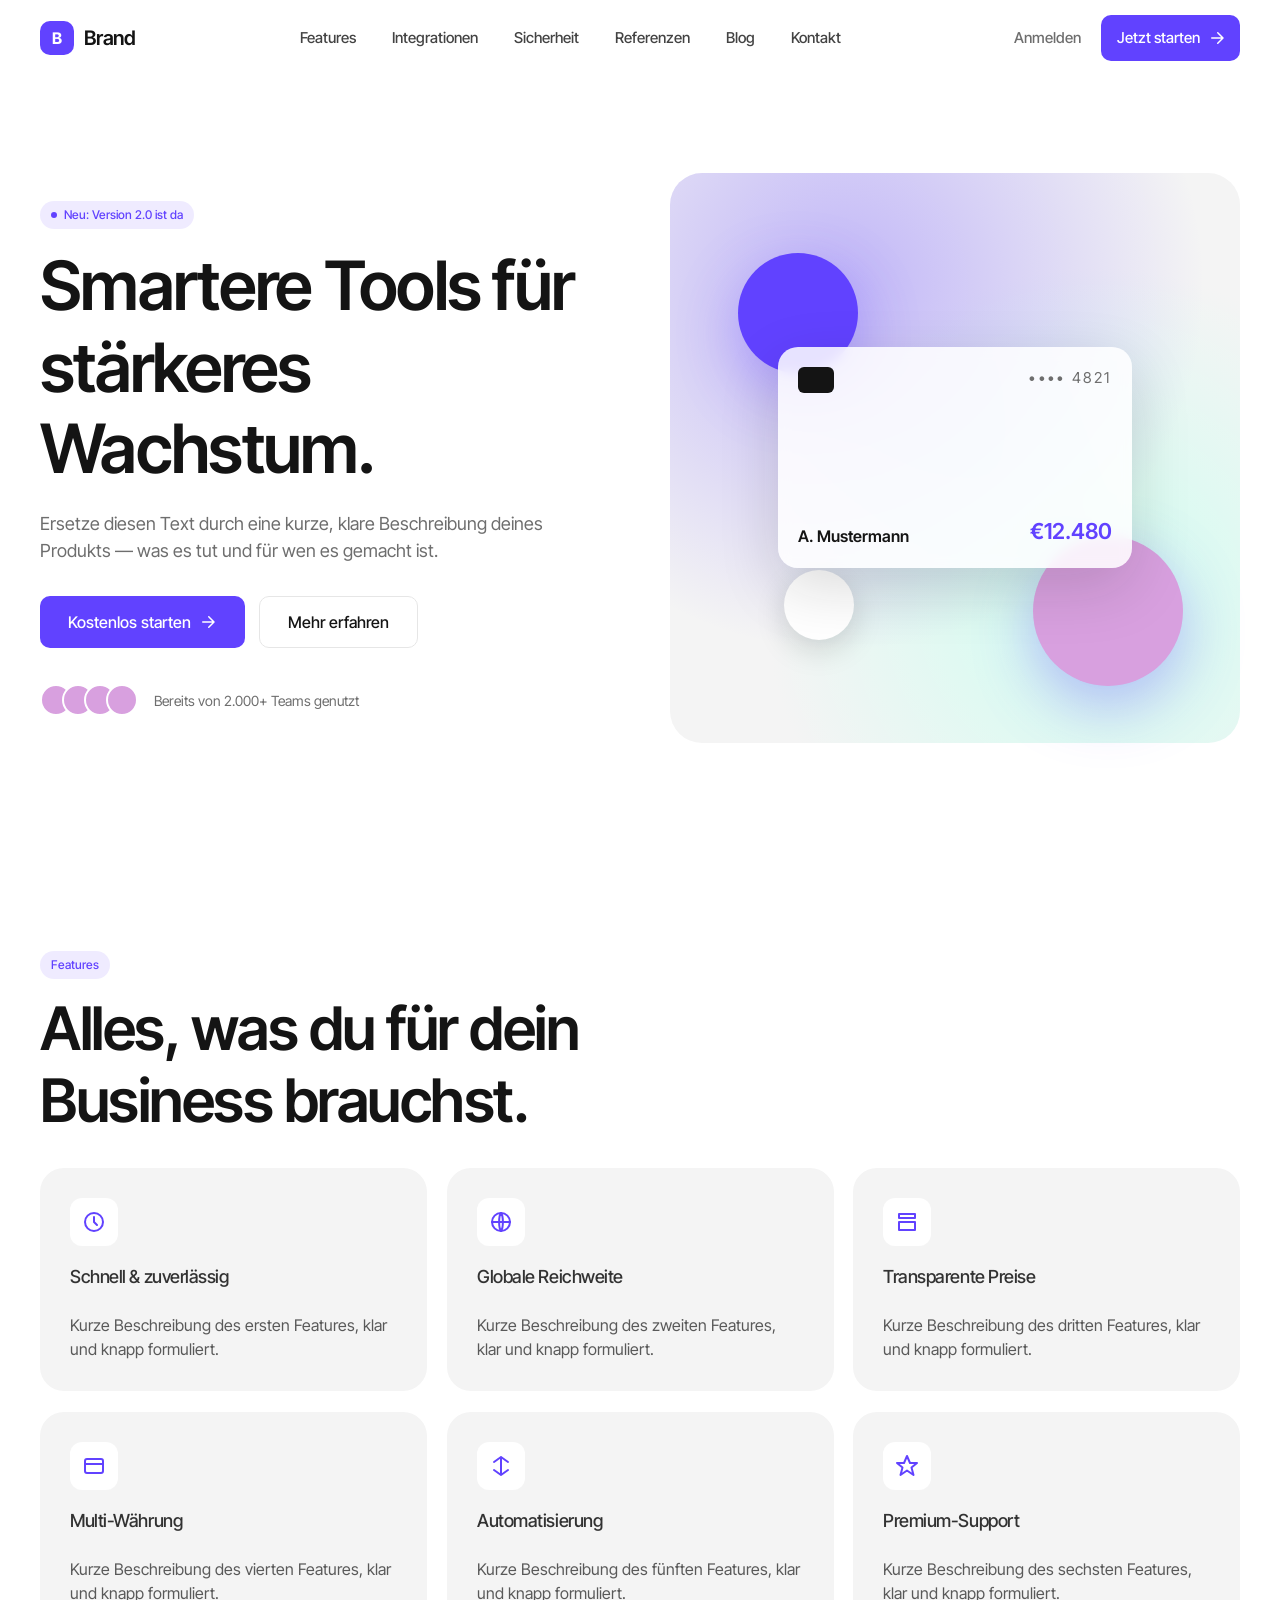
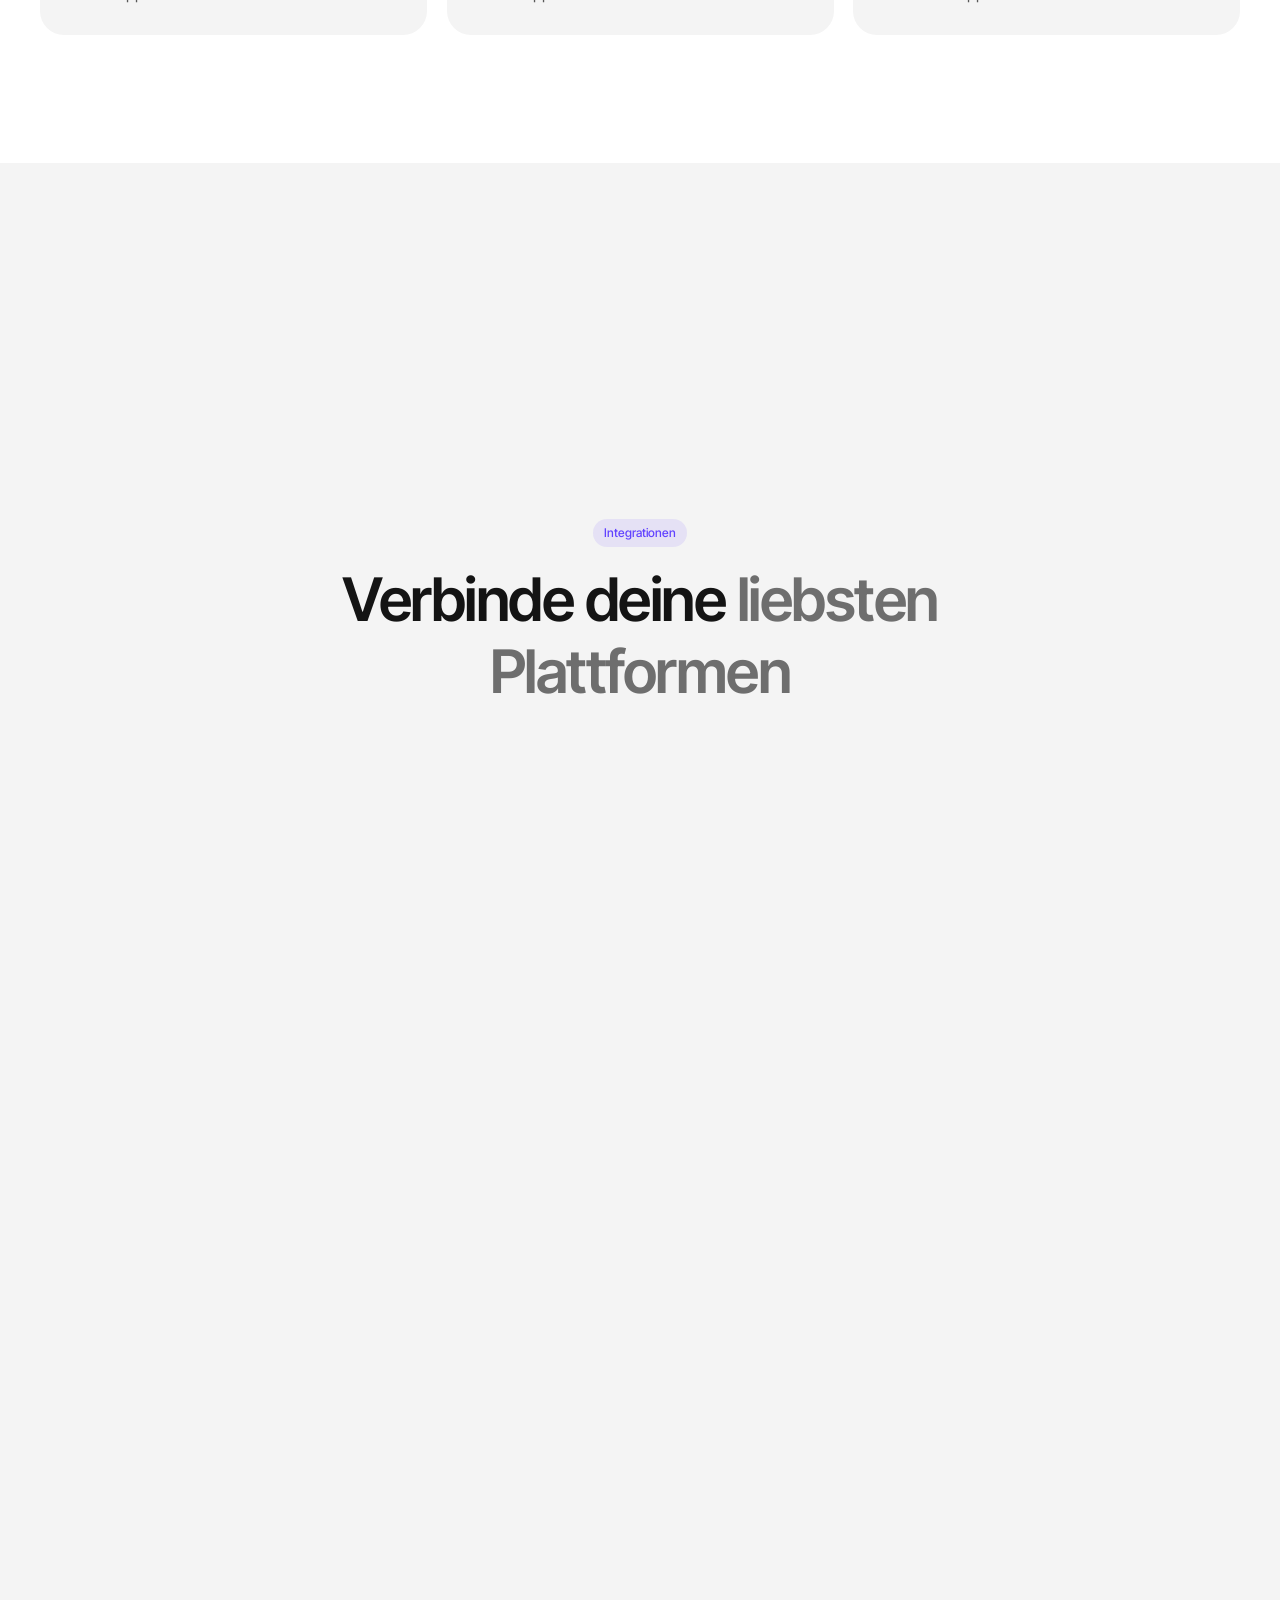
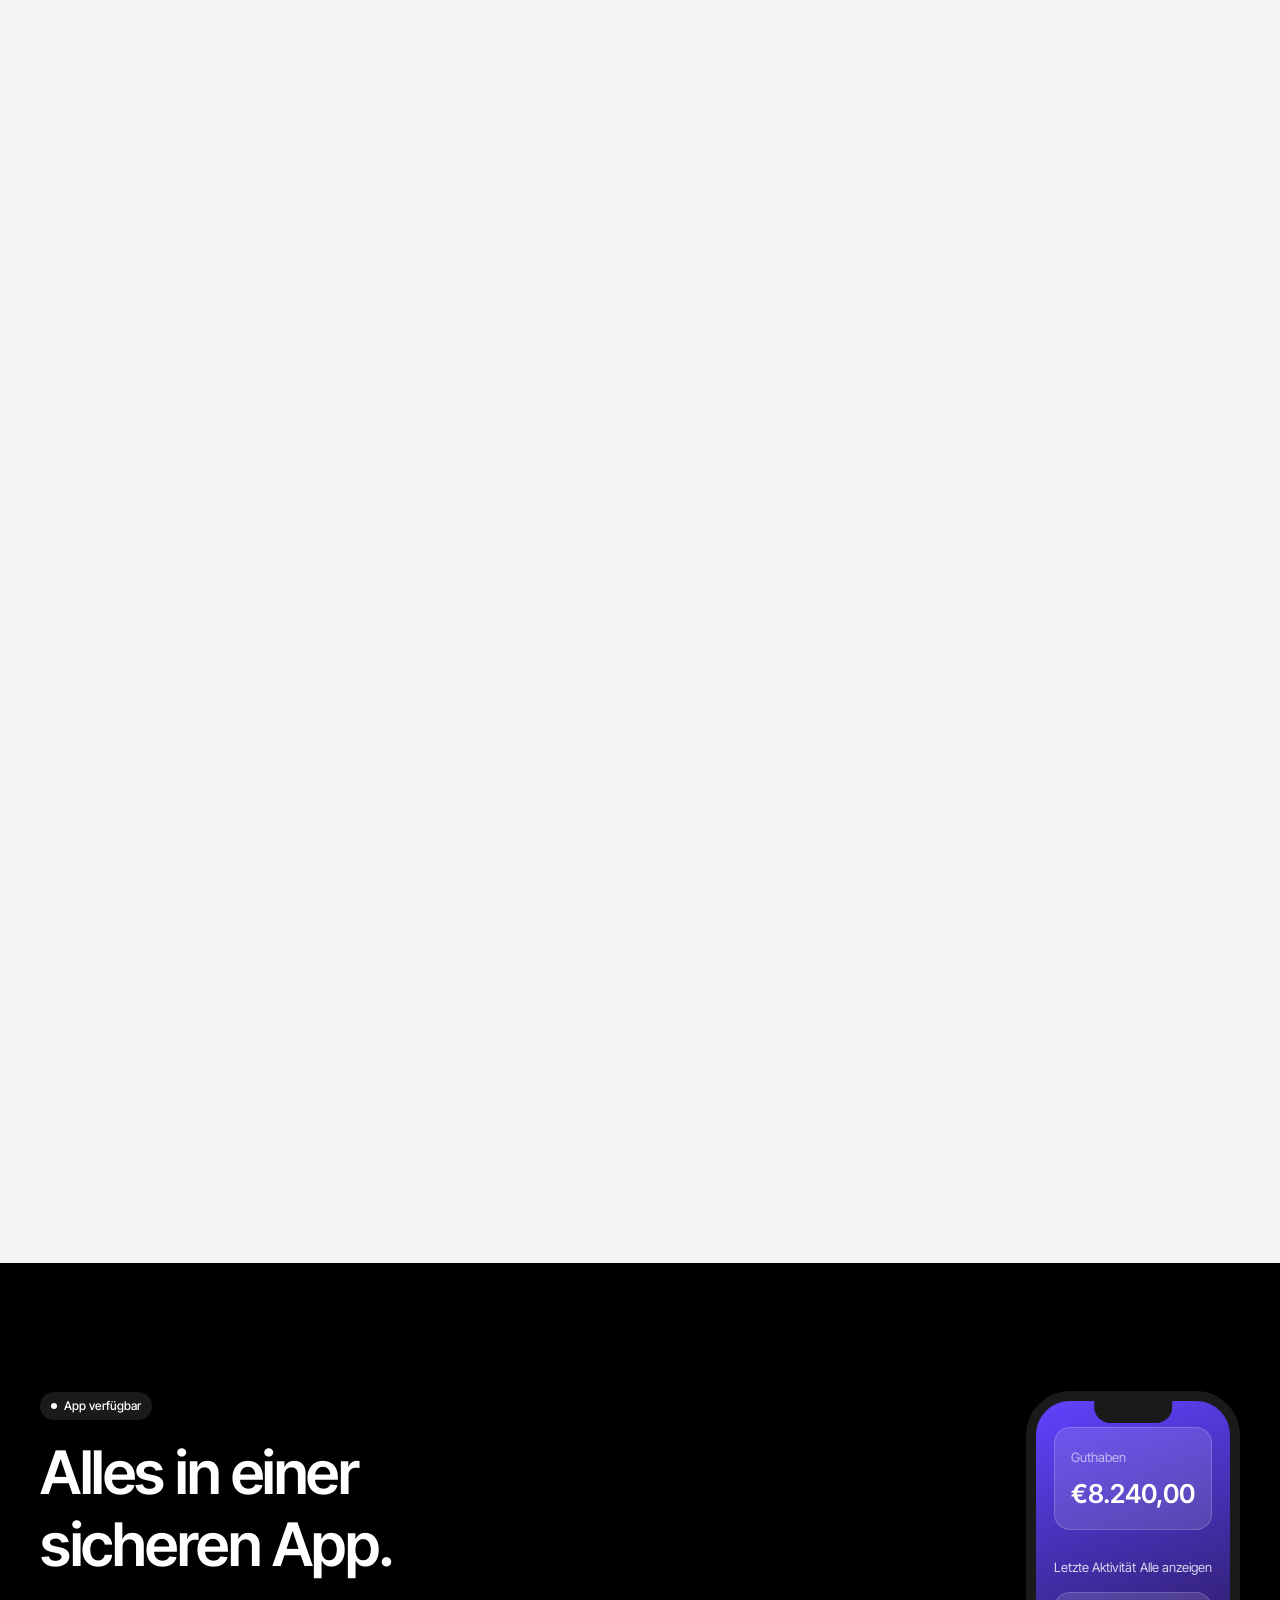
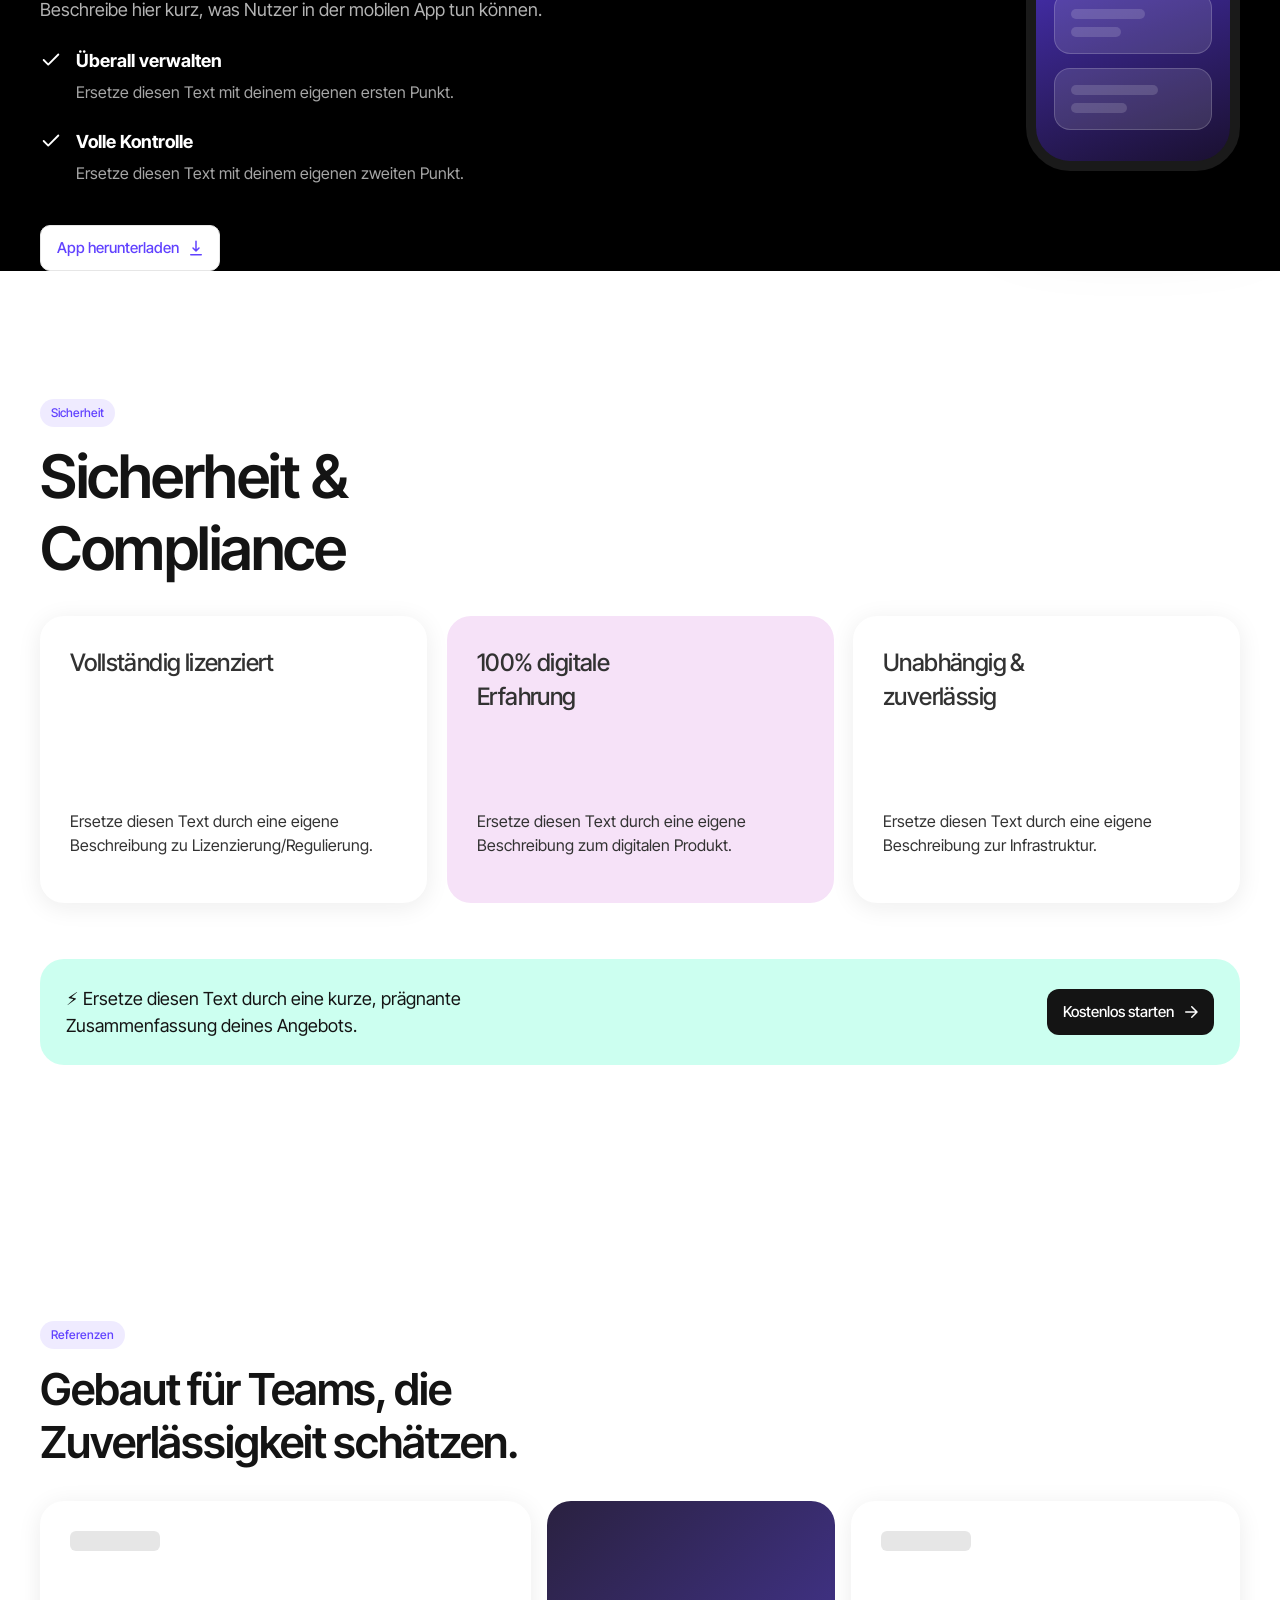
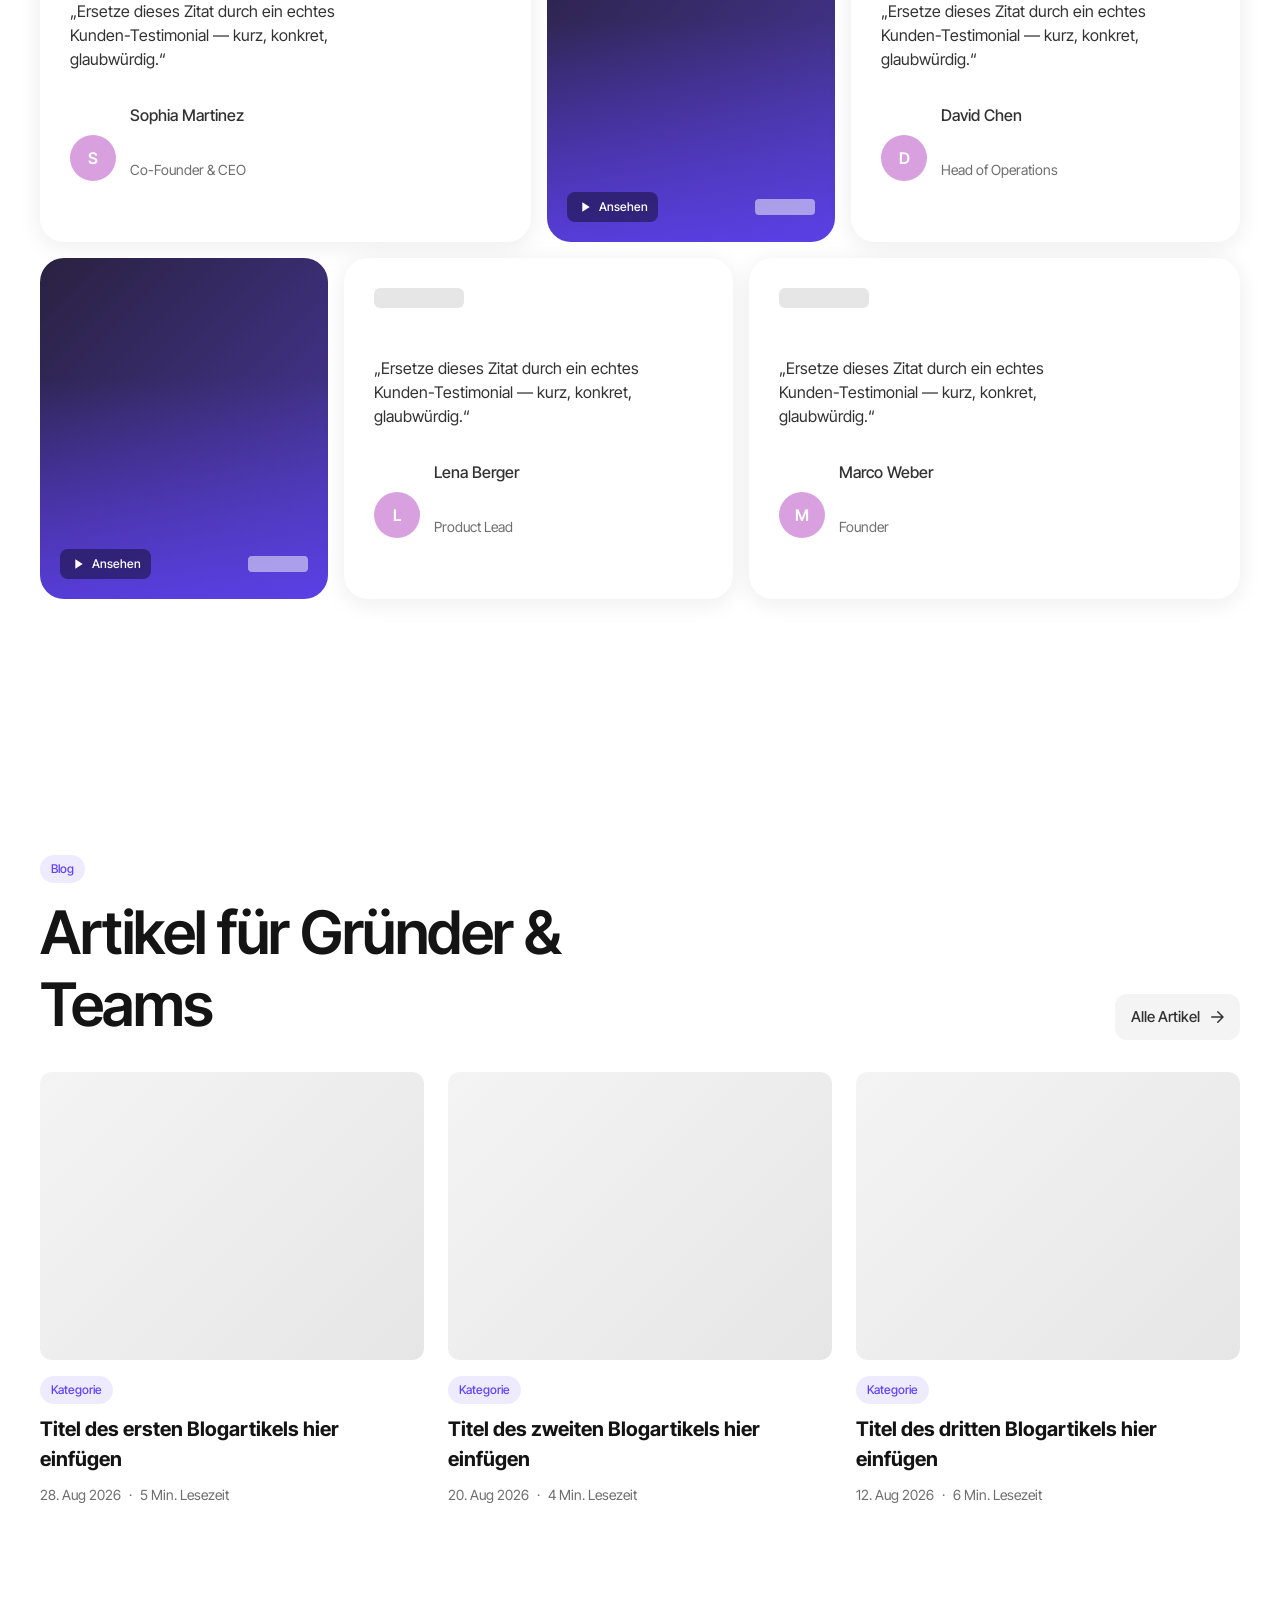
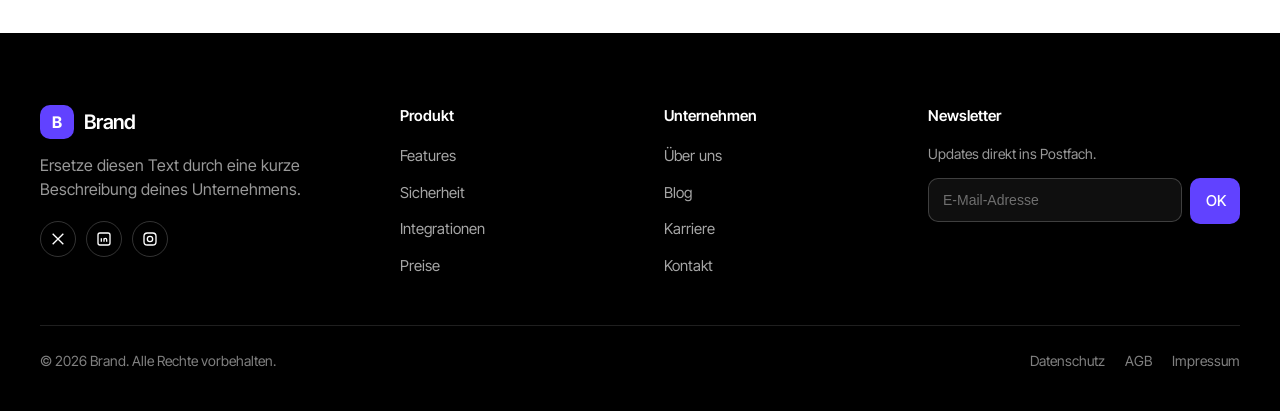
==== index.html @ ee74040d "Initial commit: website template (HTML/CSS/JS) Static single-page site: header, hero, features, inte" ====
<!DOCTYPE html>
<html lang="de">
<head>
<meta charset="UTF-8">
<meta name="viewport" content="width=device-width, initial-scale=1.0">
<title>Brand — Website Template</title>
<meta name="description" content="Website-Template: Struktur, Layout und Scroll-Animationen bereit zur individuellen Anpassung.">
<link rel="preconnect" href="https://fonts.googleapis.com">
<link rel="preconnect" href="https://fonts.gstatic.com" crossorigin>
<link href="https://fonts.googleapis.com/css2?family=Inter+Tight:wght@400;500;600;700&display=swap" rel="stylesheet">
<link rel="stylesheet" href="styles.css">
</head>
<body>

<a href="#main" class="skip-link">Zum Inhalt springen</a>

<!-- ======================= HEADER ======================= -->
<header class="site-header" id="site-header">
  <div class="container site-header__inner">
    <a href="#" class="brand">
      <span class="brand__mark">B</span>
      <!-- EDIT: Markenname -->
      Brand
    </a>

    <nav class="nav" aria-label="Hauptnavigation">
      <a href="#features">Features</a>
      <a href="#integrations">Integrationen</a>
      <a href="#security">Sicherheit</a>
      <a href="#testimonials">Referenzen</a>
      <a href="#blog">Blog</a>
      <a href="#contact">Kontakt</a>
    </nav>

    <div class="header-actions">
      <a href="#" class="btn btn--link">Anmelden</a>
      <a href="#contact" class="btn btn--primary">
        Jetzt starten
        <svg viewBox="0 0 24 24" fill="none" stroke="currentColor" stroke-width="2" stroke-linecap="round" stroke-linejoin="round"><path d="M5 12h14M13 5l7 7-7 7"/></svg>
      </a>
      <button class="nav-toggle" id="nav-toggle" aria-label="Menü öffnen" aria-expanded="false">
        <svg viewBox="0 0 24 24" fill="none" stroke="currentColor" stroke-width="2" stroke-linecap="round" stroke-linejoin="round"><line x1="3" y1="6" x2="21" y2="6"/><line x1="3" y1="12" x2="21" y2="12"/><line x1="3" y1="18" x2="21" y2="18"/></svg>
      </button>
    </div>
  </div>

  <nav class="mobile-nav" id="mobile-nav" aria-label="Mobile Navigation">
    <a href="#features">Features</a>
    <a href="#integrations">Integrationen</a>
    <a href="#security">Sicherheit</a>
    <a href="#testimonials">Referenzen</a>
    <a href="#blog">Blog</a>
    <a href="#contact">Kontakt</a>
    <a href="#" class="btn btn--outline">Anmelden</a>
    <a href="#contact" class="btn btn--primary">Jetzt starten</a>
  </nav>
</header>

<main id="main">

  <!-- ======================= HERO ======================= -->
  <section class="hero">
    <div class="container hero__inner">
      <div class="hero__copy">
        <div class="badge" data-animate="blur">
          <span class="badge__dot"></span>
          <!-- EDIT: Kicker-Text -->
          Neu: Version 2.0 ist da
        </div>
        <h1 class="h1" data-animate="blur" style="margin-top:16px;">
          <!-- EDIT: Haupt-Headline -->
          Smartere Tools für stärkeres Wachstum.
        </h1>
        <p class="text-lg text-muted" data-animate="blur" data-delay="200" style="margin-top:20px;max-width:520px;">
          <!-- EDIT: Subheadline -->
          Ersetze diesen Text durch eine kurze, klare Beschreibung deines Produkts —
          was es tut und für wen es gemacht ist.
        </p>
        <div class="hero__actions" data-animate data-delay="350">
          <a href="#contact" class="btn btn--primary btn--lg">
            Kostenlos starten
            <svg viewBox="0 0 24 24" fill="none" stroke="currentColor" stroke-width="2" stroke-linecap="round" stroke-linejoin="round"><path d="M5 12h14M13 5l7 7-7 7"/></svg>
          </a>
          <a href="#features" class="btn btn--outline btn--lg">Mehr erfahren</a>
        </div>
        <div class="hero__meta" data-animate data-delay="500">
          <div class="hero__avatars">
            <span></span><span></span><span></span><span></span>
          </div>
          <!-- EDIT: Social proof -->
          <span>Bereits von 2.000+ Teams genutzt</span>
        </div>
      </div>

      <div class="hero__visual" data-animate="scale" data-delay="200">
        <div class="hero__orb hero__orb--1"></div>
        <div class="hero__orb hero__orb--2"></div>
        <div class="hero__orb hero__orb--3"></div>
        <div class="hero__card">
          <div class="hero__card-top">
            <div class="hero__chip"></div>
            <span class="hero__card-num">•••• 4821</span>
          </div>
          <div class="hero__card-bottom">
            <span class="hero__card-name">A. Mustermann</span>
            <span class="hero__card-amount">€12.480</span>
          </div>
        </div>
      </div>
    </div>
  </section>

  <!-- ======================= FEATURES ======================= -->
  <section class="section" id="features">
    <div class="container">
      <div class="section-head">
        <div class="section-head__copy">
          <div class="eyebrow-row" data-animate="blur">
            <span class="badge">Features</span>
          </div>
          <h2 class="h2" data-animate="blur" data-delay="100">
            <!-- EDIT -->
            Alles, was du für dein Business brauchst.
          </h2>
        </div>
      </div>

      <div class="features-grid">
        <!-- EDIT: 6 Feature-Karten mit eigenem Icon/Titel/Text -->
        <div class="card feature-card" data-animate data-delay="0">
          <div class="feature-card__icon">
            <svg viewBox="0 0 24 24" fill="none" stroke="currentColor" stroke-width="2" stroke-linecap="round" stroke-linejoin="round"><circle cx="12" cy="12" r="9"/><path d="M12 7v5l3 3"/></svg>
          </div>
          <h3 class="h6">Schnell &amp; zuverlässig</h3>
          <p>Kurze Beschreibung des ersten Features, klar und knapp formuliert.</p>
        </div>
        <div class="card feature-card" data-animate data-delay="100">
          <div class="feature-card__icon">
            <svg viewBox="0 0 24 24" fill="none" stroke="currentColor" stroke-width="2" stroke-linecap="round" stroke-linejoin="round"><circle cx="12" cy="12" r="9"/><path d="M3 12h18M12 3c2.5 3 2.5 15 0 18M12 3c-2.5 3-2.5 15 0 18"/></svg>
          </div>
          <h3 class="h6">Globale Reichweite</h3>
          <p>Kurze Beschreibung des zweiten Features, klar und knapp formuliert.</p>
        </div>
        <div class="card feature-card" data-animate data-delay="200">
          <div class="feature-card__icon">
            <svg viewBox="0 0 24 24" fill="none" stroke="currentColor" stroke-width="2" stroke-linecap="round" stroke-linejoin="round"><path d="M4 4h16v4H4zM4 12h16v8H4z"/></svg>
          </div>
          <h3 class="h6">Transparente Preise</h3>
          <p>Kurze Beschreibung des dritten Features, klar und knapp formuliert.</p>
        </div>
        <div class="card feature-card" data-animate data-delay="0">
          <div class="feature-card__icon">
            <svg viewBox="0 0 24 24" fill="none" stroke="currentColor" stroke-width="2" stroke-linecap="round" stroke-linejoin="round"><rect x="3" y="5" width="18" height="14" rx="2"/><path d="M3 10h18"/></svg>
          </div>
          <h3 class="h6">Multi-Währung</h3>
          <p>Kurze Beschreibung des vierten Features, klar und knapp formuliert.</p>
        </div>
        <div class="card feature-card" data-animate data-delay="100">
          <div class="feature-card__icon">
            <svg viewBox="0 0 24 24" fill="none" stroke="currentColor" stroke-width="2" stroke-linecap="round" stroke-linejoin="round"><path d="M12 3v18M5 8l7-5 7 5M5 16l7 5 7-5"/></svg>
          </div>
          <h3 class="h6">Automatisierung</h3>
          <p>Kurze Beschreibung des fünften Features, klar und knapp formuliert.</p>
        </div>
        <div class="card feature-card" data-animate data-delay="200">
          <div class="feature-card__icon">
            <svg viewBox="0 0 24 24" fill="none" stroke="currentColor" stroke-width="2" stroke-linecap="round" stroke-linejoin="round"><path d="M12 2l3 7h7l-5.5 4.5L18.5 21 12 16.5 5.5 21l2-7.5L2 9h7z"/></svg>
          </div>
          <h3 class="h6">Premium-Support</h3>
          <p>Kurze Beschreibung des sechsten Features, klar und knapp formuliert.</p>
        </div>
      </div>
    </div>
  </section>

  <!-- ======================= INTEGRATIONS (scroll parallax) ======================= -->
  <section class="integrations" id="integrations">
    <div class="integrations__pin">
      <div class="container integrations__heading">
        <div class="badge" style="margin-bottom:16px;">Integrationen</div>
        <h2 class="h2">
          <!-- EDIT -->
          Verbinde deine <span>liebsten Plattformen</span>
        </h2>
      </div>
      <div class="integrations__logos" id="integrations-logos">
        <!-- positions/labels are editable in script.js (INTEGRATION_LOGOS) -->
        <div class="integrations__logo">A</div>
        <div class="integrations__logo">B</div>
        <div class="integrations__logo">C</div>
        <div class="integrations__logo">D</div>
        <div class="integrations__logo">E</div>
      </div>
    </div>
  </section>

  <!-- ======================= DARK / APP SECTION ======================= -->
  <section class="section section--dark section--tight-bottom">
    <div class="container app-section__inner">
      <div class="app-section__copy">
        <div class="badge badge--on-dark" data-animate="blur"><span class="badge__dot"></span>App verfügbar</div>
        <h2 class="h2" data-animate="blur" data-delay="150" style="margin-top:16px;">
          <!-- EDIT -->
          Alles in einer sicheren App.
        </h2>
        <p class="text-lg" style="color:rgba(255,255,255,.7);margin-top:16px;" data-animate="blur" data-delay="300">
          <!-- EDIT -->
          Beschreibe hier kurz, was Nutzer in der mobilen App tun können.
        </p>

        <div class="app-section__list">
          <div class="app-section__list-item" data-animate data-delay="400">
            <svg viewBox="0 0 24 24" fill="none" stroke="currentColor" stroke-width="2" stroke-linecap="round" stroke-linejoin="round"><path d="M20 6L9 17l-5-5"/></svg>
            <div>
              <h3>Überall verwalten</h3>
              <p>Ersetze diesen Text mit deinem eigenen ersten Punkt.</p>
            </div>
          </div>
          <div class="app-section__list-item" data-animate data-delay="500">
            <svg viewBox="0 0 24 24" fill="none" stroke="currentColor" stroke-width="2" stroke-linecap="round" stroke-linejoin="round"><path d="M20 6L9 17l-5-5"/></svg>
            <div>
              <h3>Volle Kontrolle</h3>
              <p>Ersetze diesen Text mit deinem eigenen zweiten Punkt.</p>
            </div>
          </div>
        </div>

        <a href="#" class="btn btn--white" data-animate data-delay="600">
          App herunterladen
          <svg viewBox="0 0 24 24" fill="none" stroke="currentColor" stroke-width="2" stroke-linecap="round" stroke-linejoin="round"><path d="M12 3v13m0 0l-4-4m4 4l4-4M5 21h14"/></svg>
        </a>
      </div>

      <div data-animate="blur" data-delay="600">
        <div class="phone-mock">
          <div class="phone-mock__card">
            <span style="font-size:13px;color:rgba(255,255,255,.6);">Guthaben</span>
            <p class="phone-mock__balance">€8.240,00</p>
          </div>
          <div class="phone-mock__row">
            <span>Letzte Aktivität</span>
            <span>Alle anzeigen</span>
          </div>
          <div class="phone-mock__card">
            <div class="phone-mock__line" style="width:60%;"></div>
            <div class="phone-mock__line" style="width:40%;"></div>
          </div>
          <div class="phone-mock__card">
            <div class="phone-mock__line" style="width:70%;"></div>
            <div class="phone-mock__line" style="width:45%;"></div>
          </div>
        </div>
      </div>
    </div>
  </section>

  <!-- ======================= SECURITY / TRUST ======================= -->
  <section class="section" id="security">
    <div class="container">
      <div class="section-head">
        <div class="section-head__copy">
          <div class="eyebrow-row" data-animate="blur"><span class="badge">Sicherheit</span></div>
          <h2 class="h2" data-animate="blur" data-delay="100">Sicherheit &amp; Compliance</h2>
        </div>
        <a href="#contact" class="btn btn--primary" data-animate data-delay="200">
          Kostenlos starten
          <svg viewBox="0 0 24 24" fill="none" stroke="currentColor" stroke-width="2" stroke-linecap="round" stroke-linejoin="round"><path d="M5 12h14M13 5l7 7-7 7"/></svg>
        </a>
      </div>

      <div class="security-grid">
        <div class="card card--elevated security-card" data-animate data-delay="0">
          <h3 class="h5">Vollständig lizenziert</h3>
          <p>Ersetze diesen Text durch eine eigene Beschreibung zu Lizenzierung/Regulierung.</p>
        </div>
        <div class="card card--featured security-card" data-animate data-delay="100">
          <h3 class="h5">100% digitale Erfahrung</h3>
          <p>Ersetze diesen Text durch eine eigene Beschreibung zum digitalen Produkt.</p>
        </div>
        <div class="card card--elevated security-card" data-animate data-delay="200">
          <h3 class="h5">Unabhängig &amp; zuverlässig</h3>
          <p>Ersetze diesen Text durch eine eigene Beschreibung zur Infrastruktur.</p>
        </div>
      </div>

      <div class="cta-banner" data-animate data-delay="300">
        <p>⚡️ Ersetze diesen Text durch eine kurze, prägnante Zusammenfassung deines Angebots.</p>
        <a href="#contact" class="btn btn--dark">
          Kostenlos starten
          <svg viewBox="0 0 24 24" fill="none" stroke="currentColor" stroke-width="2" stroke-linecap="round" stroke-linejoin="round"><path d="M5 12h14M13 5l7 7-7 7"/></svg>
        </a>
      </div>
    </div>
  </section>

  <!-- ======================= TESTIMONIALS ======================= -->
  <section class="section" id="testimonials">
    <div class="container">
      <div class="section-head">
        <div class="section-head__copy" style="max-width:683px;">
          <div class="eyebrow-row" data-animate="blur"><span class="badge">Referenzen</span></div>
          <h2 class="h3" data-animate="blur" data-delay="100">Gebaut für Teams, die Zuverlässigkeit schätzen.</h2>
        </div>
      </div>

      <div class="testimonials-grid">
        <div class="card card--elevated t-card" data-animate data-delay="0">
          <div class="t-card__logo"></div>
          <div class="t-card__quote">
            <p>„Ersetze dieses Zitat durch ein echtes Kunden-Testimonial — kurz, konkret, glaubwürdig.“</p>
            <div class="t-card__person">
              <div class="t-card__avatar">S</div>
              <div>
                <p class="t-card__name">Sophia Martinez</p>
                <p class="t-card__role">Co-Founder &amp; CEO</p>
              </div>
            </div>
          </div>
        </div>

        <div class="t-video" data-animate data-delay="100">
          <div class="t-video__row">
            <span class="t-video__play">
              <svg viewBox="0 0 24 24" fill="currentColor"><path d="M8 5v14l11-7z"/></svg>
              Ansehen
            </span>
            <span class="t-video__brand"></span>
          </div>
        </div>

        <div class="card card--elevated t-card" data-animate data-delay="200">
          <div class="t-card__logo"></div>
          <div class="t-card__quote">
            <p>„Ersetze dieses Zitat durch ein echtes Kunden-Testimonial — kurz, konkret, glaubwürdig.“</p>
            <div class="t-card__person">
              <div class="t-card__avatar">D</div>
              <div>
                <p class="t-card__name">David Chen</p>
                <p class="t-card__role">Head of Operations</p>
              </div>
            </div>
          </div>
        </div>

        <div class="t-video" data-animate data-delay="300">
          <div class="t-video__row">
            <span class="t-video__play">
              <svg viewBox="0 0 24 24" fill="currentColor"><path d="M8 5v14l11-7z"/></svg>
              Ansehen
            </span>
            <span class="t-video__brand"></span>
          </div>
        </div>

        <div class="card card--elevated t-card" data-animate data-delay="400">
          <div class="t-card__logo"></div>
          <div class="t-card__quote">
            <p>„Ersetze dieses Zitat durch ein echtes Kunden-Testimonial — kurz, konkret, glaubwürdig.“</p>
            <div class="t-card__person">
              <div class="t-card__avatar">L</div>
              <div>
                <p class="t-card__name">Lena Berger</p>
                <p class="t-card__role">Product Lead</p>
              </div>
            </div>
          </div>
        </div>

        <div class="card card--elevated t-card" data-animate data-delay="500">
          <div class="t-card__logo"></div>
          <div class="t-card__quote">
            <p>„Ersetze dieses Zitat durch ein echtes Kunden-Testimonial — kurz, konkret, glaubwürdig.“</p>
            <div class="t-card__person">
              <div class="t-card__avatar">M</div>
              <div>
                <p class="t-card__name">Marco Weber</p>
                <p class="t-card__role">Founder</p>
              </div>
            </div>
          </div>
        </div>
      </div>
    </div>
  </section>

  <!-- ======================= BLOG ======================= -->
  <section class="section" id="blog">
    <div class="container">
      <div class="section-head">
        <div class="section-head__copy">
          <div class="eyebrow-row" data-animate="blur"><span class="badge">Blog</span></div>
          <h2 class="h2" data-animate="blur" data-delay="100">Artikel für Gründer &amp; Teams</h2>
        </div>
        <a href="#" class="btn btn--secondary" data-animate data-delay="200">
          Alle Artikel
          <svg viewBox="0 0 24 24" fill="none" stroke="currentColor" stroke-width="2" stroke-linecap="round" stroke-linejoin="round"><path d="M5 12h14M13 5l7 7-7 7"/></svg>
        </a>
      </div>

      <div class="blog-grid">
        <article class="blog-card" data-animate data-delay="0">
          <div class="blog-card__image"></div>
          <div class="blog-card__meta"><span class="badge">Kategorie</span></div>
          <h3>Titel des ersten Blogartikels hier einfügen</h3>
          <div class="blog-card__foot"><span>28. Aug 2026</span><span>·</span><span>5 Min. Lesezeit</span></div>
        </article>
        <article class="blog-card" data-animate data-delay="100">
          <div class="blog-card__image"></div>
          <div class="blog-card__meta"><span class="badge">Kategorie</span></div>
          <h3>Titel des zweiten Blogartikels hier einfügen</h3>
          <div class="blog-card__foot"><span>20. Aug 2026</span><span>·</span><span>4 Min. Lesezeit</span></div>
        </article>
        <article class="blog-card" data-animate data-delay="200">
          <div class="blog-card__image"></div>
          <div class="blog-card__meta"><span class="badge">Kategorie</span></div>
          <h3>Titel des dritten Blogartikels hier einfügen</h3>
          <div class="blog-card__foot"><span>12. Aug 2026</span><span>·</span><span>6 Min. Lesezeit</span></div>
        </article>
      </div>
    </div>
  </section>

</main>

<!-- ======================= FOOTER ======================= -->
<footer class="site-footer" id="contact">
  <div class="container">
    <div class="footer-grid">
      <div class="footer-brand">
        <a href="#" class="brand"><span class="brand__mark">B</span>Brand</a>
        <p>Ersetze diesen Text durch eine kurze Beschreibung deines Unternehmens.</p>
        <div class="footer-socials">
          <a href="#" aria-label="Twitter / X"><svg viewBox="0 0 24 24" fill="none" stroke="currentColor" stroke-width="2"><path d="M4 4l16 16M20 4L4 20"/></svg></a>
          <a href="#" aria-label="LinkedIn"><svg viewBox="0 0 24 24" fill="none" stroke="currentColor" stroke-width="2"><rect x="3" y="3" width="18" height="18" rx="3"/><path d="M8 11v5M8 8v.01M12 16v-5M16 16v-3a2 2 0 0 0-4 0"/></svg></a>
          <a href="#" aria-label="Instagram"><svg viewBox="0 0 24 24" fill="none" stroke="currentColor" stroke-width="2"><rect x="3" y="3" width="18" height="18" rx="5"/><circle cx="12" cy="12" r="4"/></svg></a>
        </div>
      </div>

      <div class="footer-col">
        <h4>Produkt</h4>
        <ul>
          <li><a href="#features">Features</a></li>
          <li><a href="#security">Sicherheit</a></li>
          <li><a href="#integrations">Integrationen</a></li>
          <li><a href="#">Preise</a></li>
        </ul>
      </div>

      <div class="footer-col">
        <h4>Unternehmen</h4>
        <ul>
          <li><a href="#">Über uns</a></li>
          <li><a href="#blog">Blog</a></li>
          <li><a href="#">Karriere</a></li>
          <li><a href="#">Kontakt</a></li>
        </ul>
      </div>

      <div class="footer-col footer-newsletter">
        <h4>Newsletter</h4>
        <p style="color:rgba(255,255,255,.6);font-size:14px;margin:0;">Updates direkt ins Postfach.</p>
        <form id="newsletter-form">
          <input type="email" required placeholder="E-Mail-Adresse" aria-label="E-Mail-Adresse">
          <button type="submit" class="btn btn--primary">OK</button>
        </form>
        <p class="footer-newsletter__msg" id="newsletter-msg">Danke, du bist angemeldet!</p>
      </div>
    </div>

    <div class="footer-bottom">
      <span>&copy; <span id="year"></span> Brand. Alle Rechte vorbehalten.</span>
      <ul>
        <li><a href="#">Datenschutz</a></li>
        <li><a href="#">AGB</a></li>
        <li><a href="#">Impressum</a></li>
      </ul>
    </div>
  </div>
</footer>

<script src="script.js"></script>
</body>
</html>
---- styles.css ----
/* ==========================================================================
   DESIGN TOKENS
   Extracted from the reference build's CSS custom properties.
   Change these to re-theme the entire site.
   ========================================================================== */
:root{
  --background: 255 255 255;
  --foreground: 20 20 20;
  --primary: 97 66 255;          /* accent / brand color */
  --primary-foreground: 255 255 255;
  --secondary: 244 244 244;
  --secondary-foreground: 50 50 50;
  --card: 244 244 244;
  --card-foreground: 50 50 50;
  --muted: 190 190 190;
  --muted-foreground: 110 110 110;
  --border: 230 230 230;

  --brand-light-green: 204 255 240;
  --brand-light-pink: 246 226 248;
  --brand-light-orchid: 216 160 223;

  --radius-card: 1.5rem;   /* 24px */
  --radius-btn: 10px;
  --radius-btn-lg: 12px;
  --shadow-card: 0 4px 24px rgba(20,20,20,.08);

  --ease-reveal: cubic-bezier(.21,.47,.32,.98);
  --container-max: 1320px;
}

*,*::before,*::after{box-sizing:border-box}
html{scroll-behavior:smooth}
body{
  margin:0;
  font-family:"Inter Tight",system-ui,-apple-system,Segoe UI,sans-serif;
  color:rgb(var(--foreground));
  background:rgb(var(--background));
  -webkit-font-smoothing:antialiased;
  line-height:1.5;
}
img{max-width:100%;display:block}
a{color:inherit;text-decoration:none}
ul{margin:0;padding:0;list-style:none}
button{font:inherit}

/* ==========================================================================
   LAYOUT PRIMITIVES
   ========================================================================== */
.container{
  max-width:var(--container-max);
  margin-inline:auto;
  padding-inline:16px;
}
@media(min-width:768px){ .container{ padding-inline:20px; } }
@media(min-width:1024px){ .container{ padding-inline:40px; } }

.section{
  padding-block:48px;
}
@media(min-width:768px){ .section{ padding-block:80px; } }
@media(min-width:1280px){ .section{ padding-block:128px; } }

.section--tight-bottom{ padding-bottom:0; }

.stack{ display:flex; flex-direction:column; }

/* ==========================================================================
   TYPOGRAPHY
   ========================================================================== */
.h1,.h2,.h3,.h4,.h5,.h6{ font-weight:600; letter-spacing:-.025em; line-height:1.2; margin:0; }
.h1{ font-size:36px; }
.h2{ font-size:32px; }
.h3{ font-size:32px; }
.h4{ font-size:28px; }
.h5{ font-size:20px; font-weight:500; line-height:1.4; }
.h6{ font-size:18px; font-weight:500; line-height:1.4; }

@media(min-width:768px){
  .h1{ font-size:54px; }
  .h2{ font-size:48px; }
  .h3{ font-size:36px; }
  .h4{ font-size:30px; }
  .h5{ font-size:22px; }
}
@media(min-width:1280px){
  .h1{ font-size:68px; }
  .h2{ font-size:60px; }
  .h3{ font-size:44px; }
  .h4{ font-size:36px; }
  .h5{ font-size:24px; }
}

.eyebrow{
  font-size:13px;
  font-weight:600;
  letter-spacing:.02em;
  color:rgb(var(--muted-foreground));
}
.text-muted{ color:rgb(var(--muted-foreground)); }
.text-lg{ font-size:18px; }
.text-white{ color:#fff; }

/* ==========================================================================
   BADGE
   ========================================================================== */
.badge{
  display:inline-flex;
  align-items:center;
  gap:.4rem;
  padding:.3rem .7rem;
  border-radius:999px;
  font-size:12px;
  font-weight:500;
  background:rgb(var(--primary) / .1);
  color:rgb(var(--primary));
  white-space:nowrap;
}
.badge--on-dark{
  background:rgba(255,255,255,.1);
  color:#fff;
}
.badge__dot{
  width:6px;height:6px;border-radius:50%;
  background:rgb(var(--primary));
  flex-shrink:0;
}
.badge--on-dark .badge__dot{ background:#fff; }

/* ==========================================================================
   BUTTONS
   ========================================================================== */
.btn{
  display:inline-flex;
  align-items:center;
  justify-content:center;
  gap:.5rem;
  white-space:nowrap;
  font-weight:500;
  font-size:15px;
  height:46px;
  padding:0 14px 0 16px;
  border-radius:var(--radius-btn);
  border:none;
  cursor:pointer;
  transition:all .25s ease;
}
.btn svg{ width:18px; height:18px; flex-shrink:0; }

.btn--primary{ background:rgb(var(--primary)); color:#fff; }
.btn--primary:hover{ background:rgb(var(--primary) / .9); }

.btn--secondary{ background:rgb(var(--secondary)); color:rgb(var(--secondary-foreground)); border-radius:var(--radius-btn-lg); }
.btn--secondary:hover{ background:rgb(var(--secondary) / .8); }

.btn--dark{ background:rgb(var(--foreground)); color:#fff; border-radius:var(--radius-btn-lg); }
.btn--dark:hover{ background:#fff; color:rgb(var(--foreground)); }

.btn--white{ background:#fff; color:rgb(var(--primary)); border:1px solid rgb(var(--border)); }
.btn--white:hover{ background:rgb(var(--primary)); color:#fff; }

.btn--outline{ background:transparent; border:1px solid rgb(var(--border)); color:rgb(var(--foreground)); }
.btn--outline:hover{ background:rgb(var(--secondary)); }

.btn--sm{ height:38px; padding:0 16px; font-size:14px; }
.btn--lg{ height:52px; padding:0 28px; font-size:16px; }

/* ==========================================================================
   CARD
   ========================================================================== */
.card{
  background:rgb(var(--card));
  color:rgb(var(--card-foreground));
  border-radius:var(--radius-card);
  padding:30px;
}
.card--elevated{ background:#fff; box-shadow:var(--shadow-card); }
.card--featured{ background:rgb(var(--brand-light-pink)); }
.card--dark{ background:rgb(var(--foreground)); color:#fff; }

/* ==========================================================================
   REVEAL ANIMATION  (mirrors the reference site's on-scroll fade/blur-in)
   ========================================================================== */
[data-animate]{
  opacity:0;
  transform:translateY(20px);
  filter:blur(0px);
  transition:opacity .8s var(--ease-reveal), transform .8s var(--ease-reveal), filter .8s var(--ease-reveal);
  will-change:opacity, transform, filter;
}
[data-animate="blur"]{ filter:blur(8px); }
[data-animate="scale"]{ transform:translateY(20px) scale(.95); }
[data-animate].is-visible{
  opacity:1;
  transform:translateY(0) scale(1);
  filter:blur(0px);
}
@media (prefers-reduced-motion: reduce){
  [data-animate]{ transition:none; opacity:1; transform:none; filter:none; }
}

/* ==========================================================================
   HEADER
   ========================================================================== */
.site-header{
  position:sticky;
  top:0;
  z-index:100;
  background:rgba(255,255,255,.8);
  backdrop-filter:blur(12px);
  -webkit-backdrop-filter:blur(12px);
  border-bottom:1px solid transparent;
  transition:border-color .3s ease, box-shadow .3s ease;
}
.site-header.is-scrolled{
  border-bottom-color:rgb(var(--border));
  box-shadow:0 4px 24px rgba(20,20,20,.05);
}
.site-header__inner{
  display:flex;
  align-items:center;
  justify-content:space-between;
  gap:24px;
  height:76px;
}
.brand{
  display:flex;
  align-items:center;
  gap:10px;
  font-weight:600;
  font-size:20px;
  letter-spacing:-.01em;
}
.brand__mark{
  width:34px;height:34px;border-radius:10px;
  background:rgb(var(--primary));
  display:flex;align-items:center;justify-content:center;
  color:#fff;font-weight:700;font-size:16px;
  flex-shrink:0;
}
.nav{
  display:none;
  align-items:center;
  gap:8px;
}
.nav a{
  padding:10px 14px;
  border-radius:8px;
  font-size:15px;
  font-weight:500;
  color:rgb(var(--foreground) / .8);
  transition:background .2s ease, color .2s ease;
}
.nav a:hover{ background:rgb(var(--secondary)); color:rgb(var(--foreground)); }

.header-actions{ display:flex; align-items:center; gap:10px; }
.header-actions .btn--link{
  display:none;
  color:rgb(var(--muted-foreground));
  background:none; height:auto; padding:8px 10px;
}
.header-actions .btn--link:hover{ color:rgb(var(--foreground)); }

.nav-toggle{
  display:flex;
  align-items:center;
  justify-content:center;
  width:40px;height:40px;
  border-radius:10px;
  border:1px solid rgb(var(--border));
  background:#fff;
  cursor:pointer;
}
.nav-toggle svg{ width:20px;height:20px; }

.mobile-nav{
  display:none;
  flex-direction:column;
  gap:4px;
  padding:12px 16px 20px;
  border-top:1px solid rgb(var(--border));
  background:#fff;
}
.mobile-nav.is-open{ display:flex; }
.mobile-nav a{
  padding:12px 8px;
  font-size:16px;
  font-weight:500;
  border-radius:8px;
}
.mobile-nav a:hover{ background:rgb(var(--secondary)); }
.mobile-nav .btn{ margin-top:10px; width:100%; }

@media(min-width:1024px){
  .nav{ display:flex; }
  .header-actions .btn--link{ display:inline-flex; }
  .nav-toggle{ display:none; }
  .mobile-nav{ display:none !important; }
}

/* ==========================================================================
   HERO
   ========================================================================== */
.hero{
  padding-top:56px;
  padding-bottom:40px;
  overflow:hidden;
}
@media(min-width:768px){ .hero{ padding-top:72px; padding-bottom:60px; } }
@media(min-width:1280px){ .hero{ padding-top:96px; padding-bottom:80px; } }

.hero__inner{
  display:grid;
  gap:48px;
  align-items:center;
}
@media(min-width:1024px){
  .hero__inner{ grid-template-columns:1.05fr 1fr; gap:32px; }
}
.hero__copy{ max-width:600px; }
.hero__actions{ display:flex; flex-wrap:wrap; gap:14px; margin-top:32px; }
.hero__meta{ display:flex; align-items:center; gap:16px; margin-top:36px; color:rgb(var(--muted-foreground)); font-size:14px; }
.hero__avatars{ display:flex; }
.hero__avatars span{
  width:32px;height:32px;border-radius:50%;
  border:2px solid #fff;
  background:rgb(var(--brand-light-orchid));
  margin-left:-10px;
}
.hero__avatars span:first-child{ margin-left:0; }

.hero__visual{
  position:relative;
  aspect-ratio:1/1;
  border-radius:32px;
  background:
    radial-gradient(circle at 30% 20%, rgb(var(--primary) / .35), transparent 60%),
    radial-gradient(circle at 75% 75%, rgb(var(--brand-light-green) / .9), transparent 55%),
    rgb(var(--secondary));
  display:flex;
  align-items:center;
  justify-content:center;
}
.hero__orb{
  position:absolute;
  border-radius:50%;
  background:rgb(var(--primary));
  box-shadow:0 20px 60px rgba(97,66,255,.35);
  animation:float 6s ease-in-out infinite;
}
.hero__orb--1{ width:120px;height:120px; top:14%; left:12%; }
.hero__orb--2{ width:70px;height:70px; bottom:18%; left:20%; background:#fff; box-shadow:0 10px 30px rgba(20,20,20,.15); animation-delay:1.2s; }
.hero__orb--3{ width:150px;height:150px; bottom:10%; right:10%; background:rgb(var(--brand-light-orchid)); animation-delay:.6s; }
.hero__card{
  position:relative;
  width:62%;
  aspect-ratio:16/10;
  background:rgba(255,255,255,.85);
  backdrop-filter:blur(6px);
  border-radius:20px;
  box-shadow:0 20px 60px rgba(20,20,20,.15);
  padding:20px;
  display:flex;
  flex-direction:column;
  justify-content:space-between;
  animation:float 7s ease-in-out infinite;
  animation-delay:.3s;
}
.hero__card-top{ display:flex; justify-content:space-between; align-items:flex-start; }
.hero__chip{ width:36px;height:26px;border-radius:6px; background:rgb(var(--foreground)); }
.hero__card-num{ font-size:15px; letter-spacing:.15em; color:rgb(var(--muted-foreground)); }
.hero__card-bottom{ display:flex; justify-content:space-between; align-items:flex-end; }
.hero__card-name{ font-weight:600; }
.hero__card-amount{ font-size:22px; font-weight:600; color:rgb(var(--primary)); }

@keyframes float{
  0%,100%{ transform:translateY(0px); }
  50%{ transform:translateY(-16px); }
}

/* ==========================================================================
   SECTION HEADER ROW (badge + title + optional CTA on the right)
   ========================================================================== */
.section-head{
  display:flex;
  flex-direction:column;
  gap:16px;
  margin-bottom:32px;
}
@media(min-width:1024px){
  .section-head{
    flex-direction:row;
    align-items:flex-end;
    justify-content:space-between;
    gap:32px;
  }
}
.section-head__copy{ max-width:600px; }
.section-head .eyebrow-row{ display:flex; align-items:center; gap:8px; margin-bottom:14px; }

/* ==========================================================================
   FEATURES
   ========================================================================== */
.features-grid{
  display:grid;
  grid-template-columns:repeat(1,1fr);
  gap:20px;
}
@media(min-width:640px){ .features-grid{ grid-template-columns:repeat(2,1fr); } }
@media(min-width:1024px){ .features-grid{ grid-template-columns:repeat(3,1fr); } }

.feature-card{ display:flex; flex-direction:column; gap:18px; transition:transform .3s ease, background .3s ease; }
.feature-card:hover{ transform:translateY(-4px); }
.feature-card__icon{
  width:48px;height:48px;
  border-radius:12px;
  background:rgb(var(--background));
  display:flex;align-items:center;justify-content:center;
  color:rgb(var(--primary));
}
.feature-card__icon svg{ width:24px;height:24px; }
.feature-card h3{ margin:0 0 6px; }
.feature-card p{ margin:0; color:rgb(var(--card-foreground) / .8); }

/* ==========================================================================
   INTEGRATIONS (scroll-pinned parallax)
   ========================================================================== */
.integrations{
  position:relative;
  background:rgb(var(--card));
  height:300vh;
}
.integrations__pin{
  position:sticky;
  top:0;
  height:100vh;
  display:flex;
  align-items:center;
  justify-content:center;
  overflow:hidden;
}
.integrations__heading{
  position:relative;
  z-index:10;
  max-width:640px;
  text-align:center;
  margin-inline:auto;
  padding-inline:20px;
}
.integrations__heading span{ color:rgb(var(--muted-foreground)); }
.integrations__logos{
  position:absolute;
  inset:0;
  pointer-events:none;
}
.integrations__logo{
  position:absolute;
  transform:translate(-50%,-50%) scale(.8);
  opacity:0;
  width:78px;height:78px;
  border-radius:20px;
  background:#fff;
  box-shadow:var(--shadow-card);
  display:flex;align-items:center;justify-content:center;
  font-weight:600;
  color:rgb(var(--primary));
  transition:opacity .5s var(--ease-reveal), transform .5s var(--ease-reveal);
}

/* ==========================================================================
   DARK / APP SECTION
   ========================================================================== */
.section--dark{ background:#000; color:#fff; }
.app-section__inner{
  display:flex;
  flex-direction:column;
  gap:40px;
  justify-content:space-between;
}
@media(min-width:768px){ .app-section__inner{ flex-direction:row; gap:48px; } }
.app-section__copy{ max-width:507px; }
.app-section__list{ display:flex; flex-direction:column; gap:24px; margin:24px 0 40px; max-width:459px; }
.app-section__list-item{ display:flex; gap:14px; }
.app-section__list-item svg{ width:22px;height:22px; color:#fff; flex-shrink:0; margin-top:2px; }
.app-section__list-item h3{ font-size:18px; margin:0 0 6px; }
.app-section__list-item p{ margin:0; color:rgba(255,255,255,.65); }

.phone-mock{
  position:relative;
  width:100%;
  max-width:300px;
  aspect-ratio:9/16;
  margin-inline:auto;
  border:10px solid #1a1a1a;
  border-radius:44px;
  background:linear-gradient(160deg, rgb(var(--primary)) 0%, #1a1030 100%);
  box-shadow:0 30px 80px rgba(0,0,0,.5);
  overflow:hidden;
  padding:26px 18px;
  display:flex;
  flex-direction:column;
  gap:14px;
}
.phone-mock::before{
  content:"";
  position:absolute;
  top:0;left:50%;
  transform:translateX(-50%);
  width:40%;height:22px;
  background:#1a1a1a;
  border-radius:0 0 16px 16px;
}
.phone-mock__row{ display:flex; justify-content:space-between; color:rgba(255,255,255,.8); font-size:13px; margin-top:14px; }
.phone-mock__card{
  background:rgba(255,255,255,.12);
  border:1px solid rgba(255,255,255,.18);
  border-radius:16px;
  padding:16px;
  color:#fff;
}
.phone-mock__balance{ font-size:26px; font-weight:600; margin:6px 0 0; }
.phone-mock__line{ height:10px; border-radius:6px; background:rgba(255,255,255,.15); }
.phone-mock__line + .phone-mock__line{ margin-top:8px; }

/* ==========================================================================
   SECURITY / TRUST
   ========================================================================== */
.security-grid{
  display:grid;
  grid-template-columns:1fr;
  gap:20px;
  margin-bottom:56px;
}
@media(min-width:768px){ .security-grid{ grid-template-columns:repeat(3,1fr); } }
.security-card{
  display:flex;
  flex-direction:column;
  justify-content:space-between;
  gap:80px;
  height:100%;
  min-height:260px;
  transition:transform .3s ease;
}
.security-card:hover{ transform:scale(.98); }
.security-card h3{ max-width:230px; }

.cta-banner{
  padding:26px;
  background:rgb(var(--brand-light-green));
  display:flex;
  flex-direction:column;
  align-items:center;
  justify-content:center;
  gap:16px;
  border-radius:var(--radius-card);
  text-align:center;
}
@media(min-width:768px){ .cta-banner{ flex-direction:row; text-align:left; justify-content:space-between; } }
.cta-banner p{ margin:0; font-size:18px; max-width:520px; }

/* ==========================================================================
   TESTIMONIALS
   ========================================================================== */
.testimonials-grid{
  display:grid;
  grid-template-columns:repeat(12,1fr);
  gap:16px;
}
.t-card{ grid-column:span 12; display:flex; flex-direction:column; justify-content:space-between; gap:48px; }
.t-card__quote{ max-width:313px; }
.t-card__quote p{ margin:0 0 32px; }
.t-card__person{ display:flex; align-items:center; gap:14px; }
.t-card__avatar{
  width:46px;height:46px;border-radius:50%;
  background:rgb(var(--brand-light-orchid));
  display:flex;align-items:center;justify-content:center;
  font-weight:600;color:#fff;flex-shrink:0;
}
.t-card__name{ font-weight:500; margin:0; }
.t-card__role{ margin:0; color:rgb(var(--muted-foreground)); font-size:14px; }
.t-card__logo{ height:20px;width:90px;border-radius:6px;background:rgb(var(--border)); }

.t-video{
  grid-column:span 12;
  position:relative;
  min-height:240px;
  border-radius:var(--radius-card);
  overflow:hidden;
  cursor:pointer;
  display:flex;
  align-items:flex-end;
  padding:20px;
  background:
    linear-gradient(180deg, rgba(97,66,255,0) 35%, rgba(97,66,255,.7) 100%),
    linear-gradient(135deg, #2a2140, #4b3aa8);
}
.t-video__row{ display:flex; align-items:center; justify-content:space-between; width:100%; }
.t-video__play{
  display:inline-flex; align-items:center; gap:6px;
  background:rgba(0,0,0,.4);
  backdrop-filter:blur(4px);
  color:#fff; font-size:12px; font-weight:500;
  padding:6px 10px; border-radius:8px;
}
.t-video__play svg{ width:16px;height:16px; }
.t-video__brand{ height:16px;width:60px;border-radius:4px;background:rgba(255,255,255,.5); }

@media(min-width:640px){
  .t-card:nth-child(1){ grid-column:span 6; }
  .t-video:nth-child(2){ grid-column:span 6; }
  .t-card:nth-child(3){ grid-column:span 6; }
  .t-video:nth-child(4){ grid-column:span 6; }
  .t-card:nth-child(5){ grid-column:span 6; }
  .t-card:nth-child(6){ grid-column:span 6; }
}
@media(min-width:1024px){
  .t-card:nth-child(1){ grid-column:span 5; }
  .t-video:nth-child(2){ grid-column:span 3; }
  .t-card:nth-child(3){ grid-column:span 4; }
  .t-video:nth-child(4){ grid-column:span 3; }
  .t-card:nth-child(5){ grid-column:span 4; }
  .t-card:nth-child(6){ grid-column:span 5; }
}

/* ==========================================================================
   BLOG
   ========================================================================== */
.blog-grid{
  display:grid;
  grid-template-columns:1fr;
  gap:24px;
}
@media(min-width:768px){ .blog-grid{ grid-template-columns:repeat(2,1fr); } }
@media(min-width:1024px){ .blog-grid{ grid-template-columns:repeat(3,1fr); } }

.blog-card__image{
  width:100%;
  aspect-ratio:4/3;
  border-radius:12px;
  background:linear-gradient(135deg, rgb(var(--secondary)), rgb(var(--border)));
  margin-bottom:16px;
}
.blog-card__meta{ display:flex; align-items:center; gap:10px; margin-bottom:10px; }
.blog-card h3{ font-size:20px; margin:0 0 10px; }
.blog-card__foot{ display:flex; align-items:center; gap:8px; color:rgb(var(--muted-foreground)); font-size:14px; }

/* ==========================================================================
   FOOTER
   ========================================================================== */
.site-footer{ background:#000; color:#fff; padding-top:72px; }
.footer-grid{
  display:grid;
  grid-template-columns:1fr;
  gap:40px;
  padding-bottom:48px;
  border-bottom:1px solid rgba(255,255,255,.12);
}
@media(min-width:768px){ .footer-grid{ grid-template-columns:1.4fr 1fr 1fr 1.3fr; gap:24px; } }
.footer-brand p{ color:rgba(255,255,255,.6); max-width:280px; margin:14px 0 20px; }
.footer-socials{ display:flex; gap:10px; }
.footer-socials a{
  width:36px;height:36px;border-radius:50%;
  border:1px solid rgba(255,255,255,.2);
  display:flex;align-items:center;justify-content:center;
}
.footer-socials a:hover{ background:rgba(255,255,255,.1); }
.footer-socials svg{ width:16px;height:16px; }

.footer-col h4{ font-size:15px; font-weight:600; margin:0 0 16px; }
.footer-col ul{ display:flex; flex-direction:column; gap:12px; }
.footer-col a{ color:rgba(255,255,255,.65); font-size:15px; }
.footer-col a:hover{ color:#fff; }

.footer-newsletter form{ display:flex; gap:8px; margin-top:14px; }
.footer-newsletter input{
  flex:1;
  height:44px;
  padding:0 14px;
  border-radius:10px;
  border:1px solid rgba(255,255,255,.2);
  background:rgba(255,255,255,.06);
  color:#fff;
  font-size:14px;
}
.footer-newsletter input::placeholder{ color:rgba(255,255,255,.4); }
.footer-newsletter .btn{ flex-shrink:0; }
.footer-newsletter__msg{ margin-top:10px; font-size:13px; color:rgb(var(--brand-light-green)); display:none; }
.footer-newsletter__msg.is-visible{ display:block; }

.footer-bottom{
  display:flex;
  flex-direction:column;
  gap:12px;
  align-items:center;
  padding:24px 0 40px;
  color:rgba(255,255,255,.5);
  font-size:14px;
  text-align:center;
}
@media(min-width:768px){ .footer-bottom{ flex-direction:row; justify-content:space-between; } }
.footer-bottom ul{ display:flex; gap:20px; }
.footer-bottom a:hover{ color:#fff; }

/* ==========================================================================
   MISC
   ========================================================================== */
.skip-link{
  position:absolute; left:-9999px; top:0;
  background:#fff; color:#000; padding:10px 16px; border-radius:8px; z-index:1000;
}
.skip-link:focus{ left:16px; top:16px; }
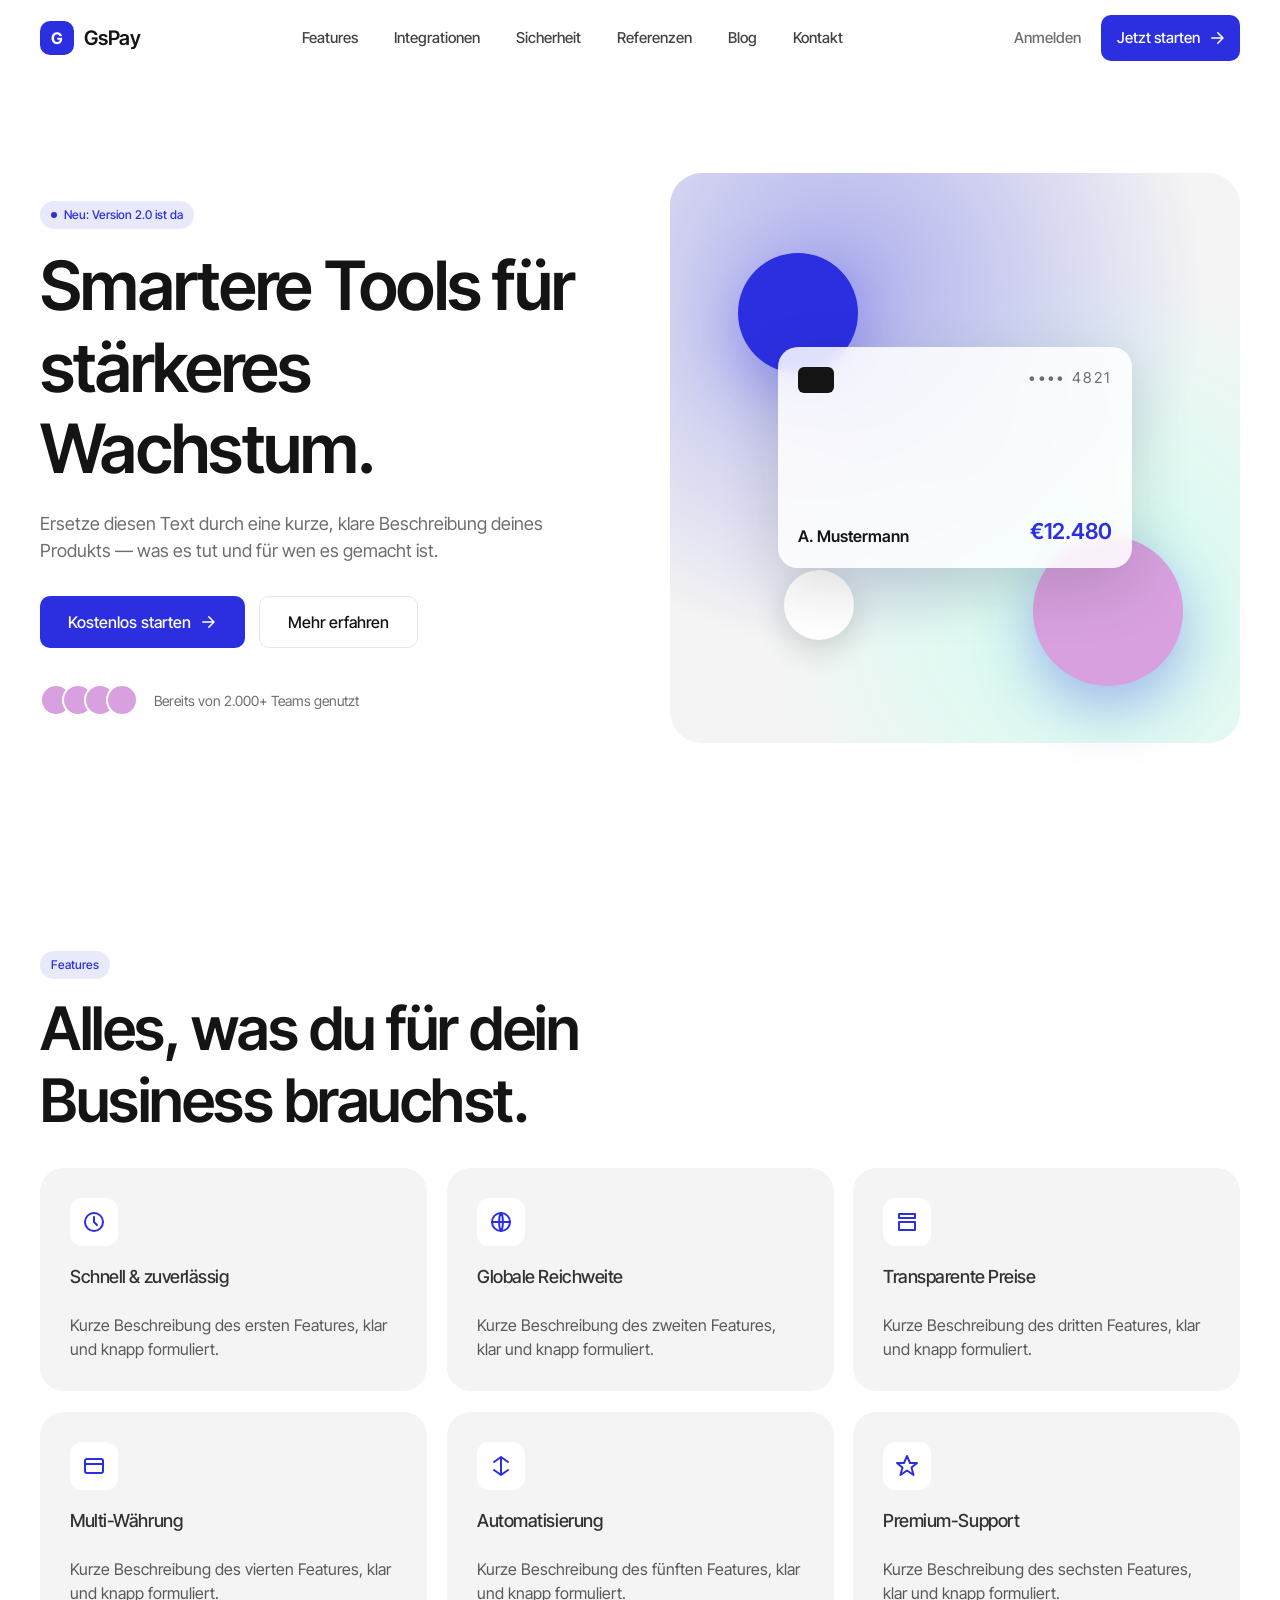
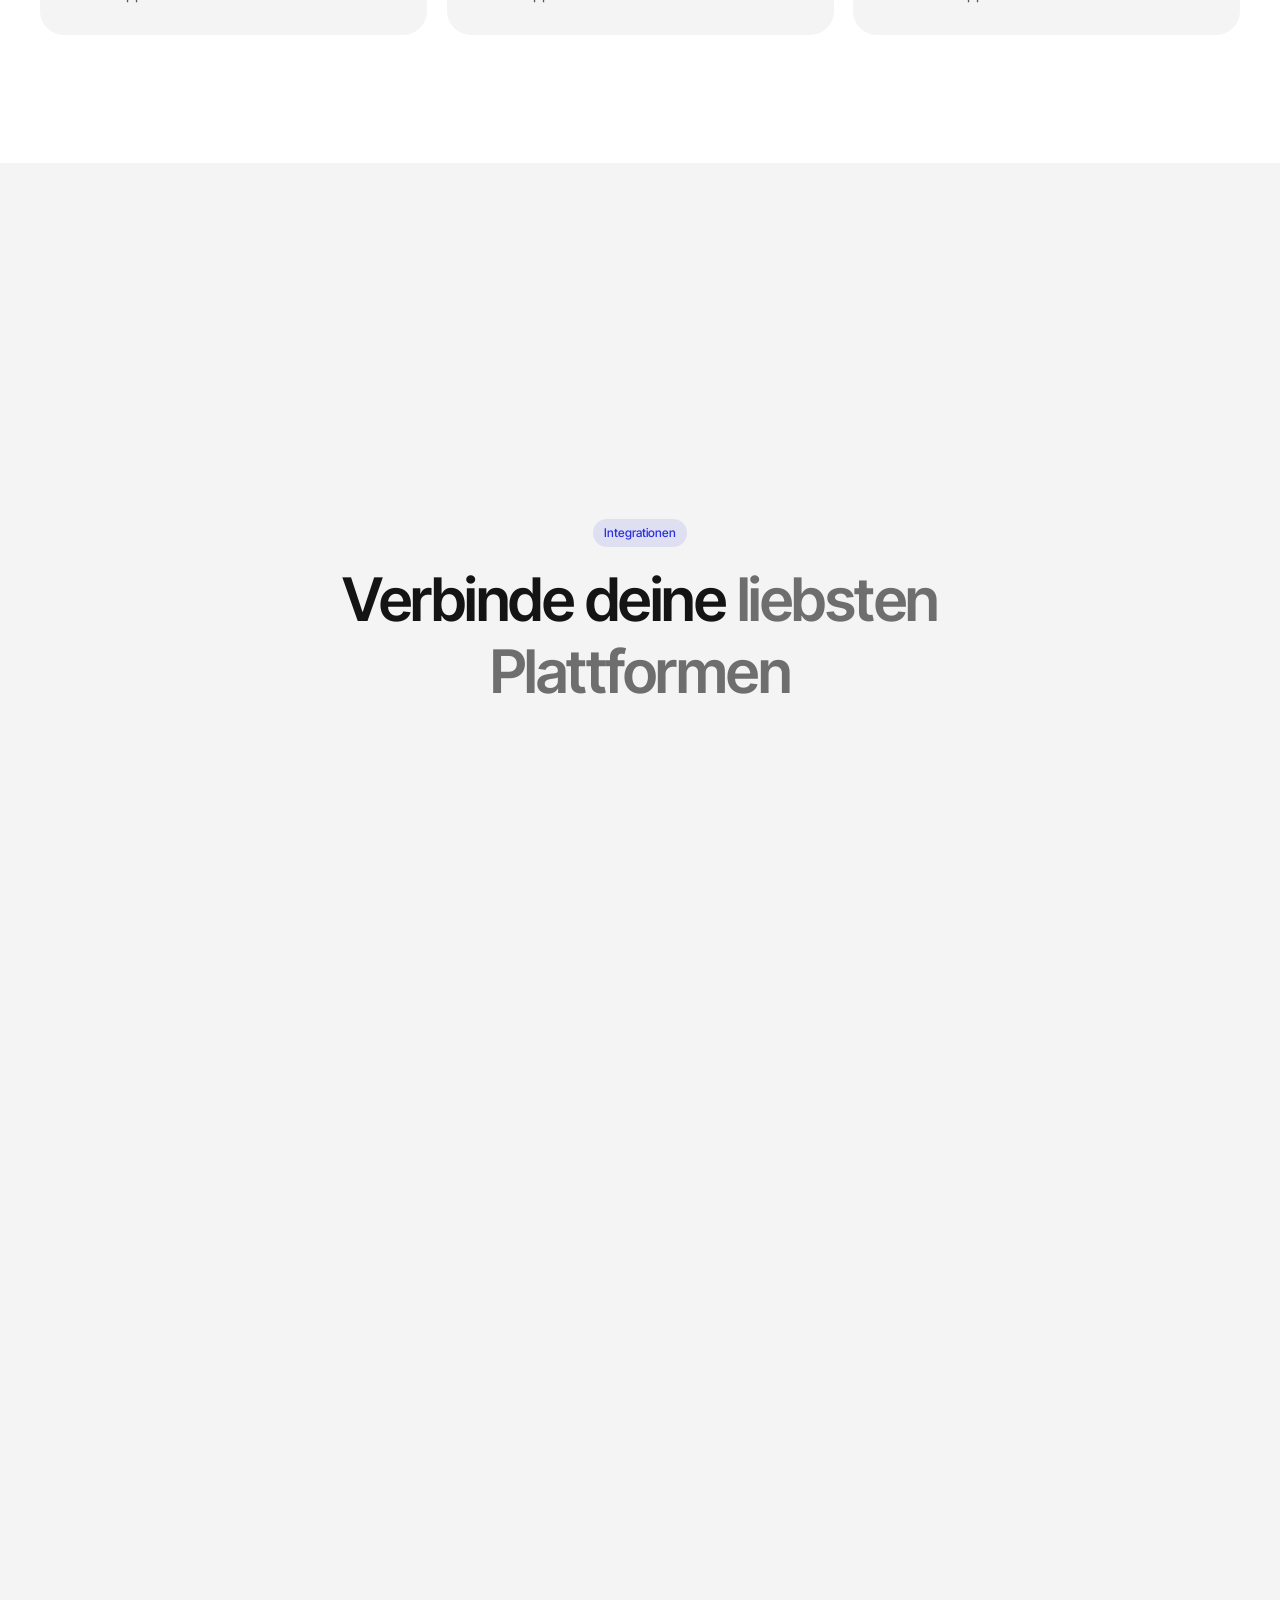
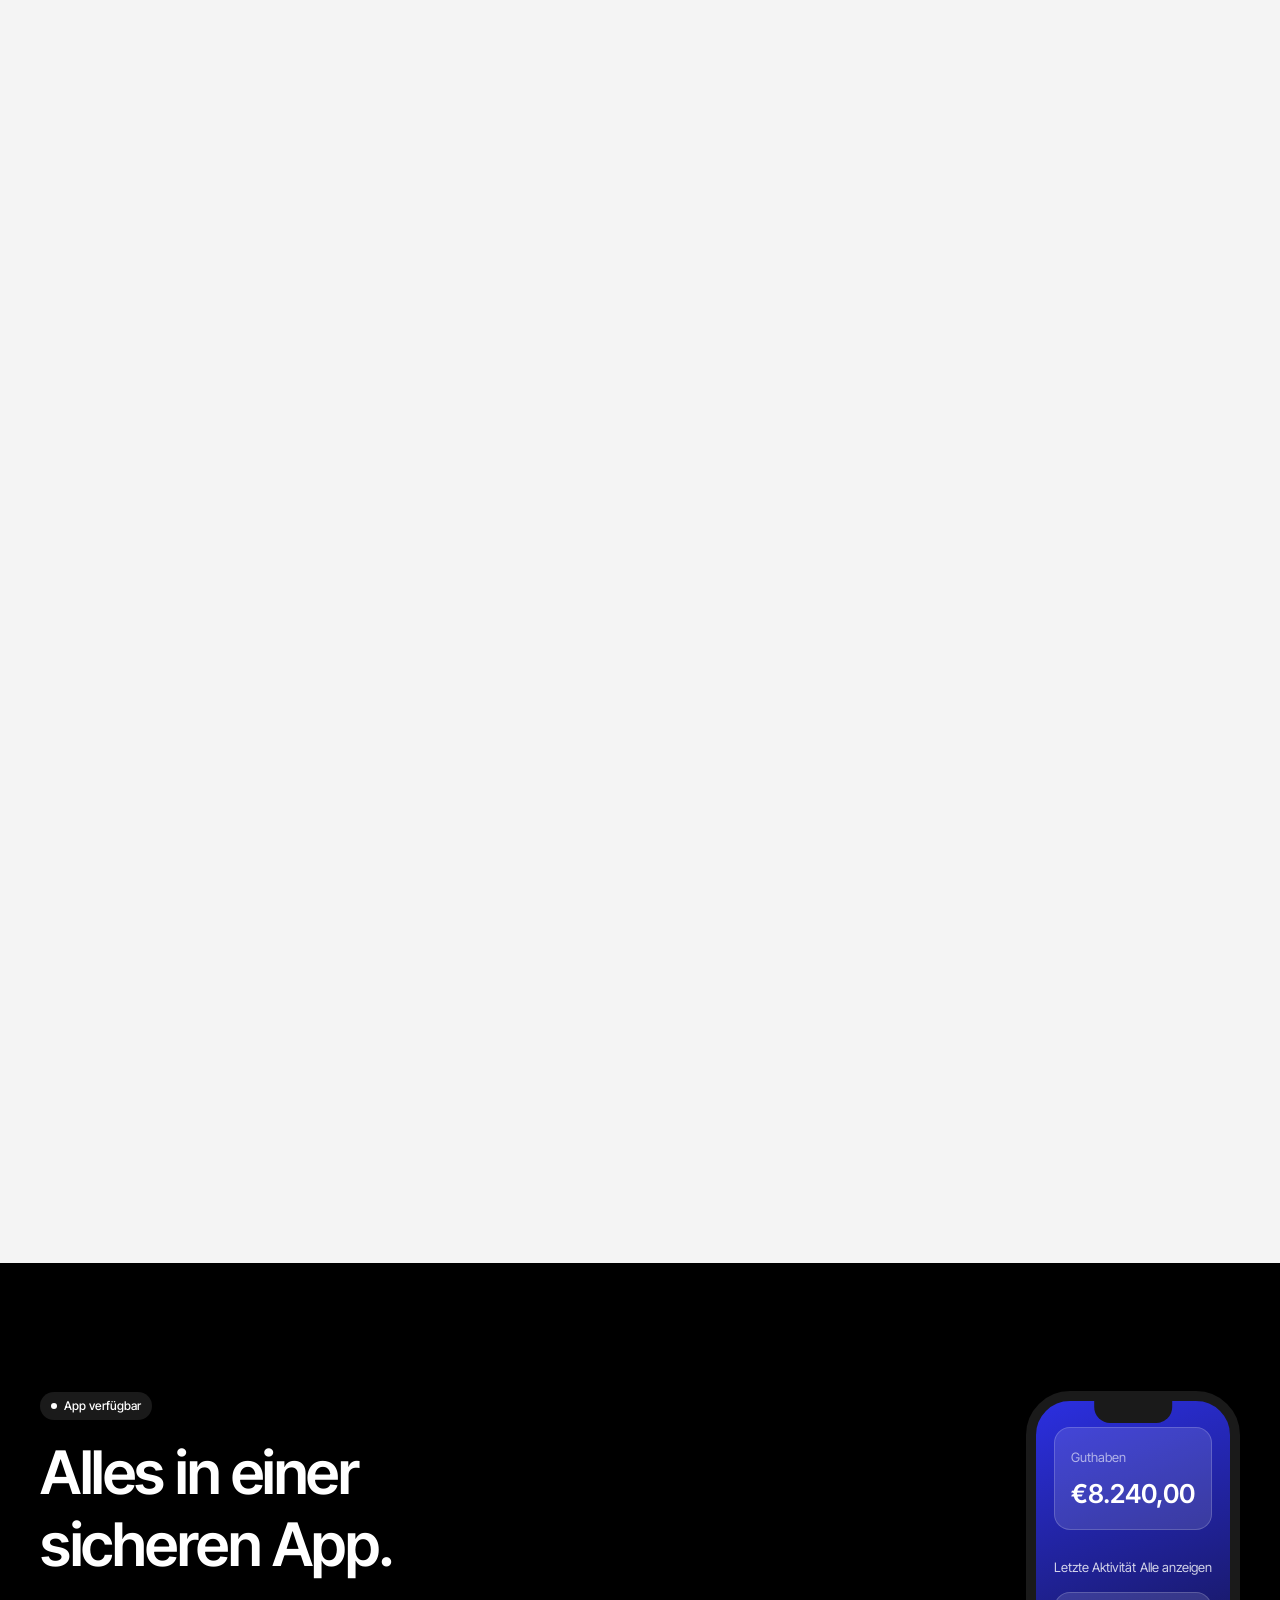
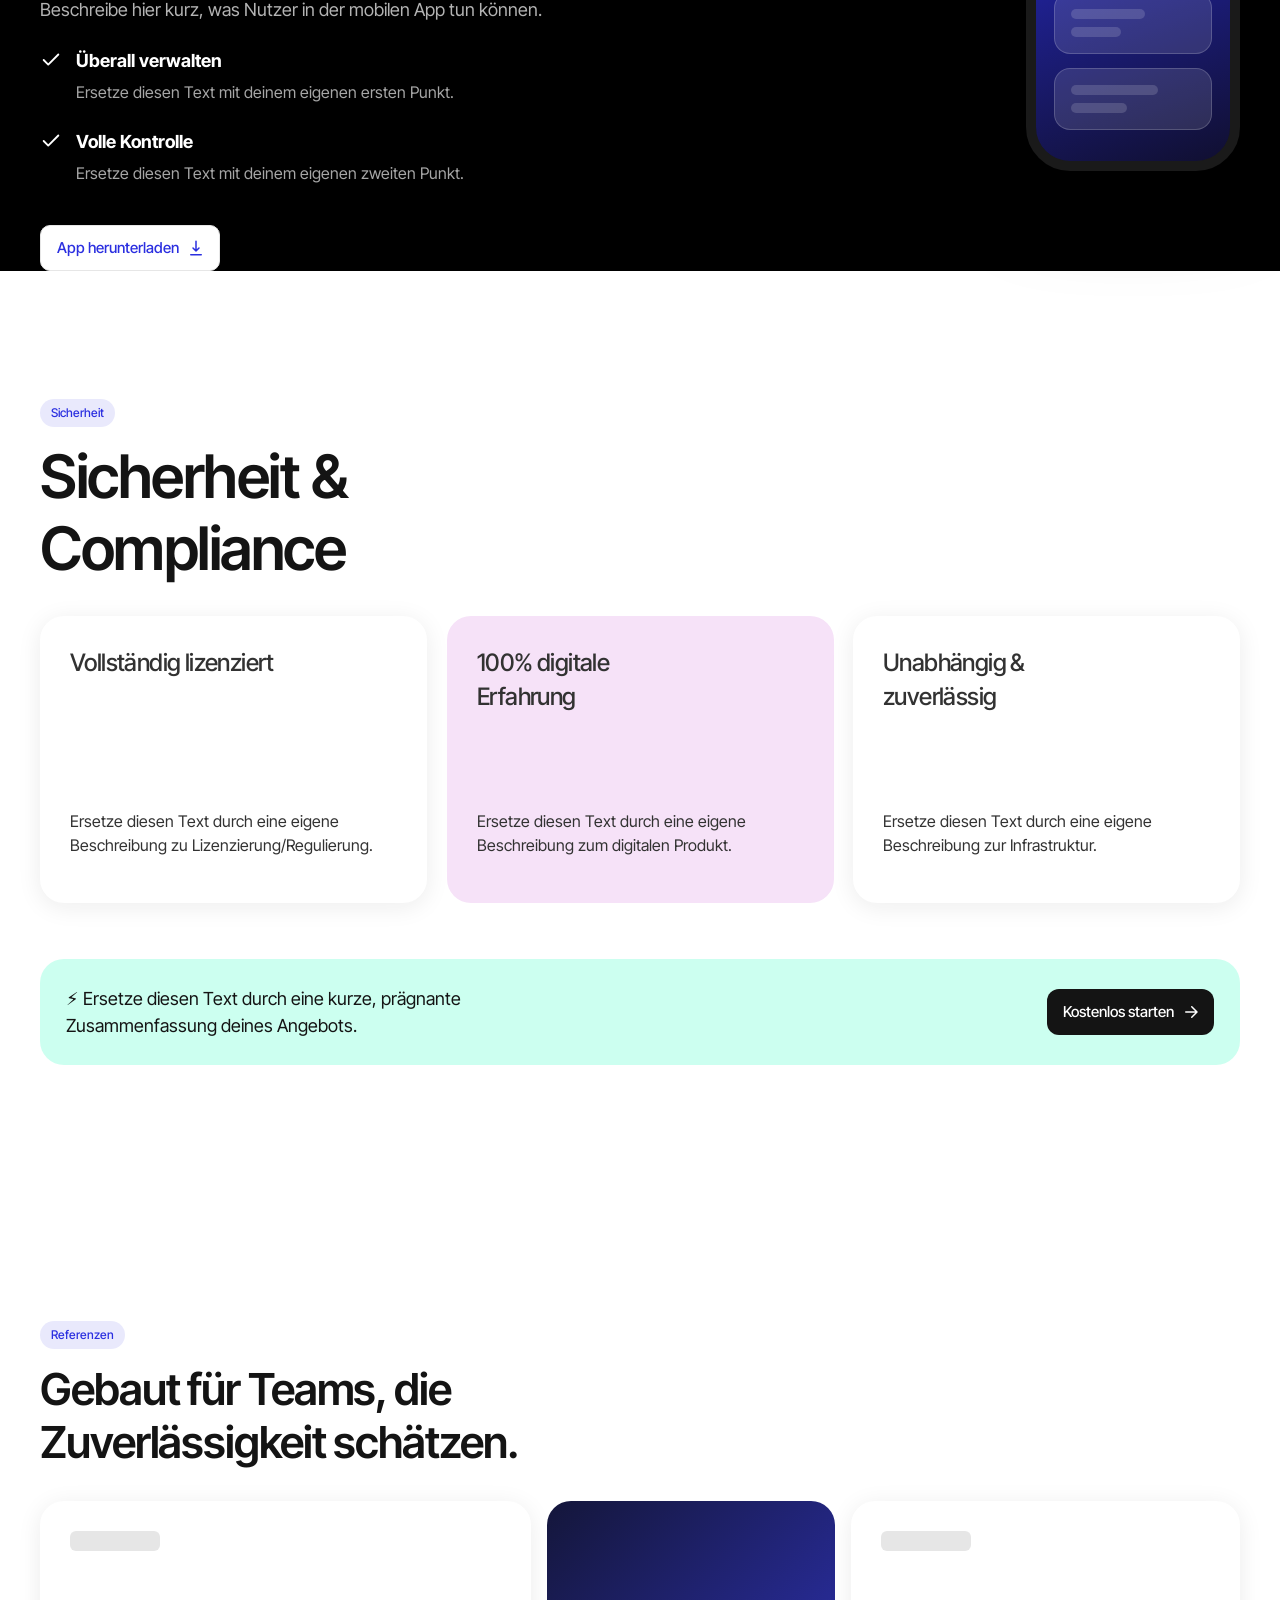
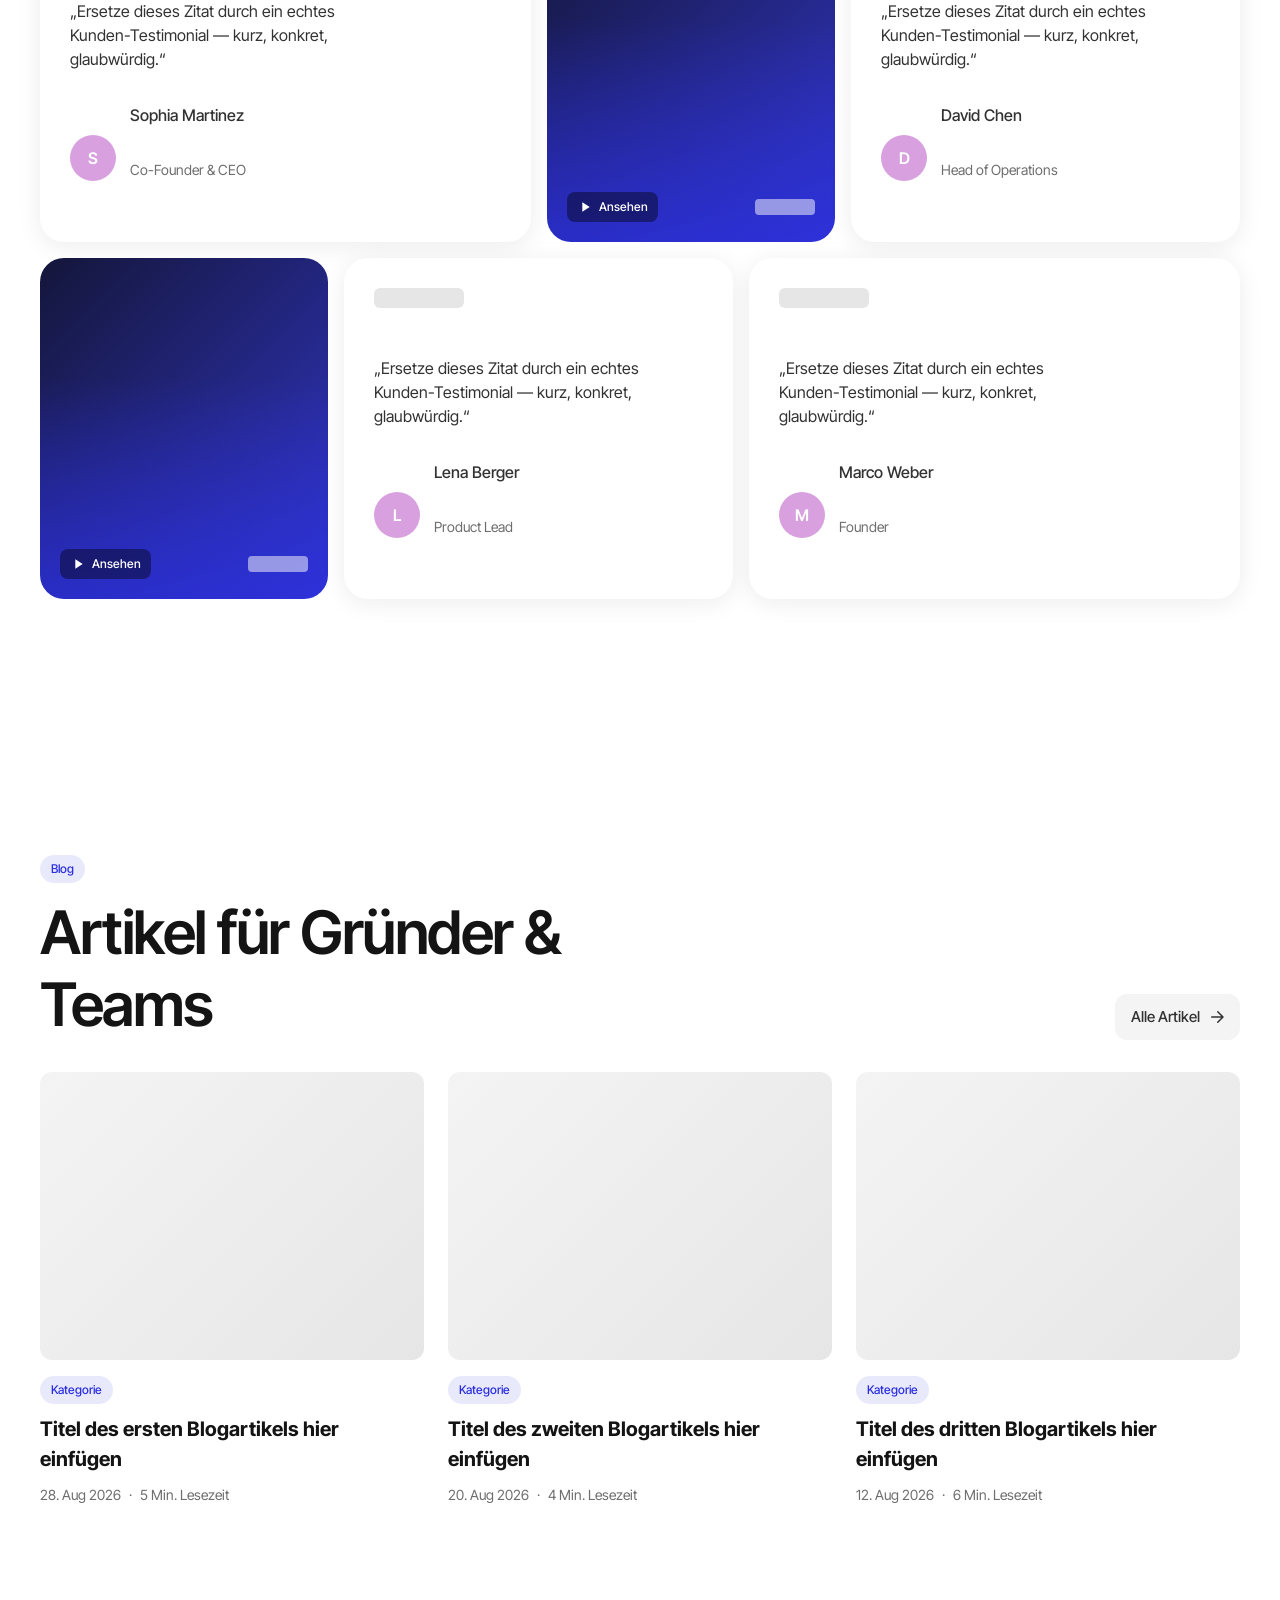
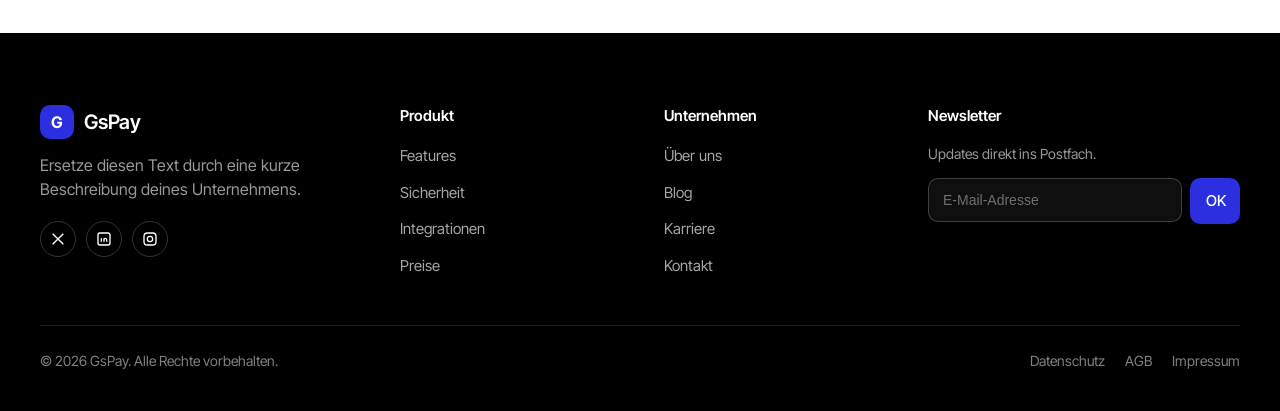
==== commit c65eab17: "Rebrand to GsPay with blue (#2B2FE0) primary color Renames the placeholder "Brand" to "GsPay" across" ====
--- a/index.html
+++ b/index.html
@@ -3,7 +3,7 @@
 <head>
 <meta charset="UTF-8">
 <meta name="viewport" content="width=device-width, initial-scale=1.0">
-<title>Brand — Website Template</title>
+<title>GsPay — Website Template</title>
 <meta name="description" content="Website-Template: Struktur, Layout und Scroll-Animationen bereit zur individuellen Anpassung.">
 <link rel="preconnect" href="https://fonts.googleapis.com">
 <link rel="preconnect" href="https://fonts.gstatic.com" crossorigin>
@@ -18,9 +18,9 @@
 <header class="site-header" id="site-header">
   <div class="container site-header__inner">
     <a href="#" class="brand">
-      <span class="brand__mark">B</span>
+      <span class="brand__mark">G</span>
       <!-- EDIT: Markenname -->
-      Brand
+      GsPay
     </a>
 
     <nav class="nav" aria-label="Hauptnavigation">
@@ -427,7 +427,7 @@
   <div class="container">
     <div class="footer-grid">
       <div class="footer-brand">
-        <a href="#" class="brand"><span class="brand__mark">B</span>Brand</a>
+        <a href="#" class="brand"><span class="brand__mark">G</span>GsPay</a>
         <p>Ersetze diesen Text durch eine kurze Beschreibung deines Unternehmens.</p>
         <div class="footer-socials">
           <a href="#" aria-label="Twitter / X"><svg viewBox="0 0 24 24" fill="none" stroke="currentColor" stroke-width="2"><path d="M4 4l16 16M20 4L4 20"/></svg></a>
@@ -468,7 +468,7 @@
     </div>
 
     <div class="footer-bottom">
-      <span>&copy; <span id="year"></span> Brand. Alle Rechte vorbehalten.</span>
+      <span>&copy; <span id="year"></span> GsPay. Alle Rechte vorbehalten.</span>
       <ul>
         <li><a href="#">Datenschutz</a></li>
         <li><a href="#">AGB</a></li>
--- a/styles.css
+++ b/styles.css
@@ -6,7 +6,7 @@
 :root{
   --background: 255 255 255;
   --foreground: 20 20 20;
-  --primary: 97 66 255;          /* accent / brand color */
+  --primary: 43 47 224;          /* accent / brand color (#2B2FE0) */
   --primary-foreground: 255 255 255;
   --secondary: 244 244 244;
   --secondary-foreground: 50 50 50;
@@ -345,7 +345,7 @@
   position:absolute;
   border-radius:50%;
   background:rgb(var(--primary));
-  box-shadow:0 20px 60px rgba(97,66,255,.35);
+  box-shadow:0 20px 60px rgba(43,47,224,.35);
   animation:float 6s ease-in-out infinite;
 }
 .hero__orb--1{ width:120px;height:120px; top:14%; left:12%; }
@@ -493,7 +493,7 @@
   margin-inline:auto;
   border:10px solid #1a1a1a;
   border-radius:44px;
-  background:linear-gradient(160deg, rgb(var(--primary)) 0%, #1a1030 100%);
+  background:linear-gradient(160deg, rgb(var(--primary)) 0%, #100f30 100%);
   box-shadow:0 30px 80px rgba(0,0,0,.5);
   overflow:hidden;
   padding:26px 18px;
@@ -591,8 +591,8 @@
   align-items:flex-end;
   padding:20px;
   background:
-    linear-gradient(180deg, rgba(97,66,255,0) 35%, rgba(97,66,255,.7) 100%),
-    linear-gradient(135deg, #2a2140, #4b3aa8);
+    linear-gradient(180deg, rgba(43,47,224,0) 35%, rgba(43,47,224,.7) 100%),
+    linear-gradient(135deg, #14163a, #3236c8);
 }
 .t-video__row{ display:flex; align-items:center; justify-content:space-between; width:100%; }
 .t-video__play{
